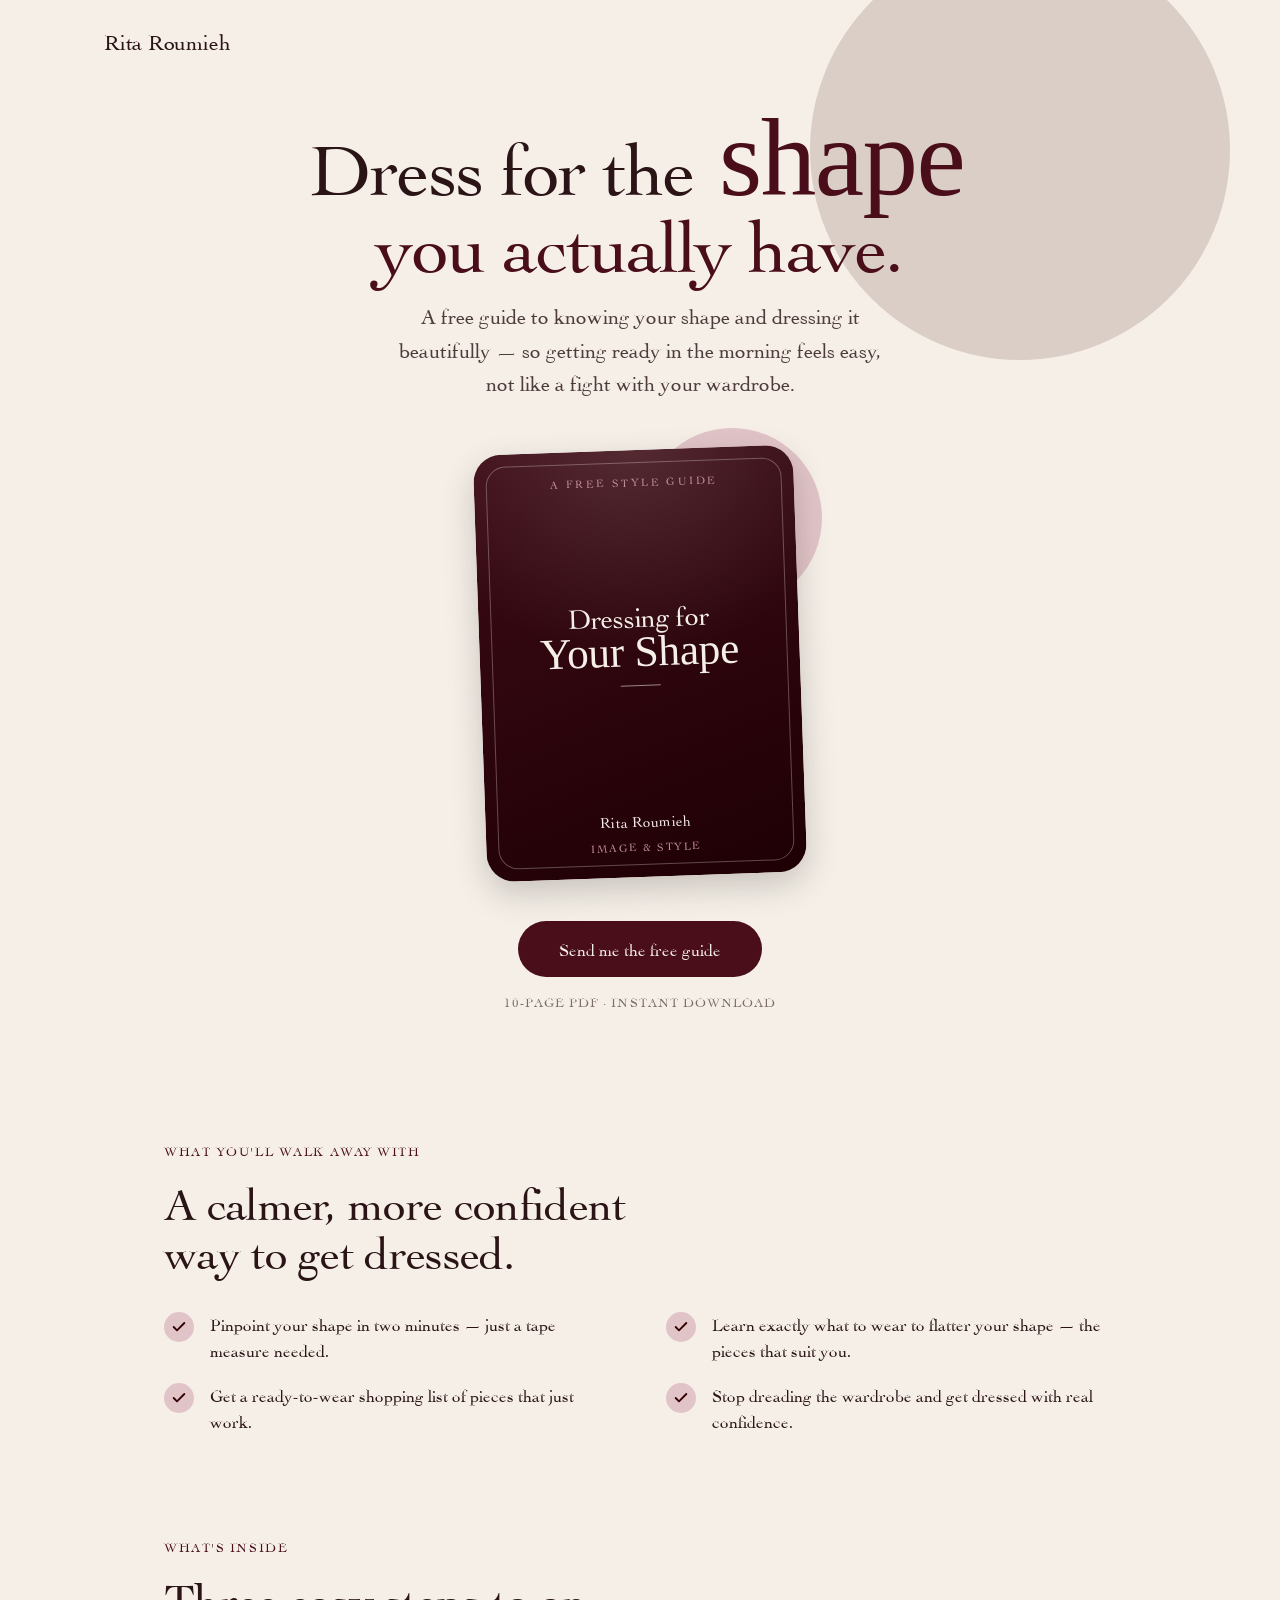
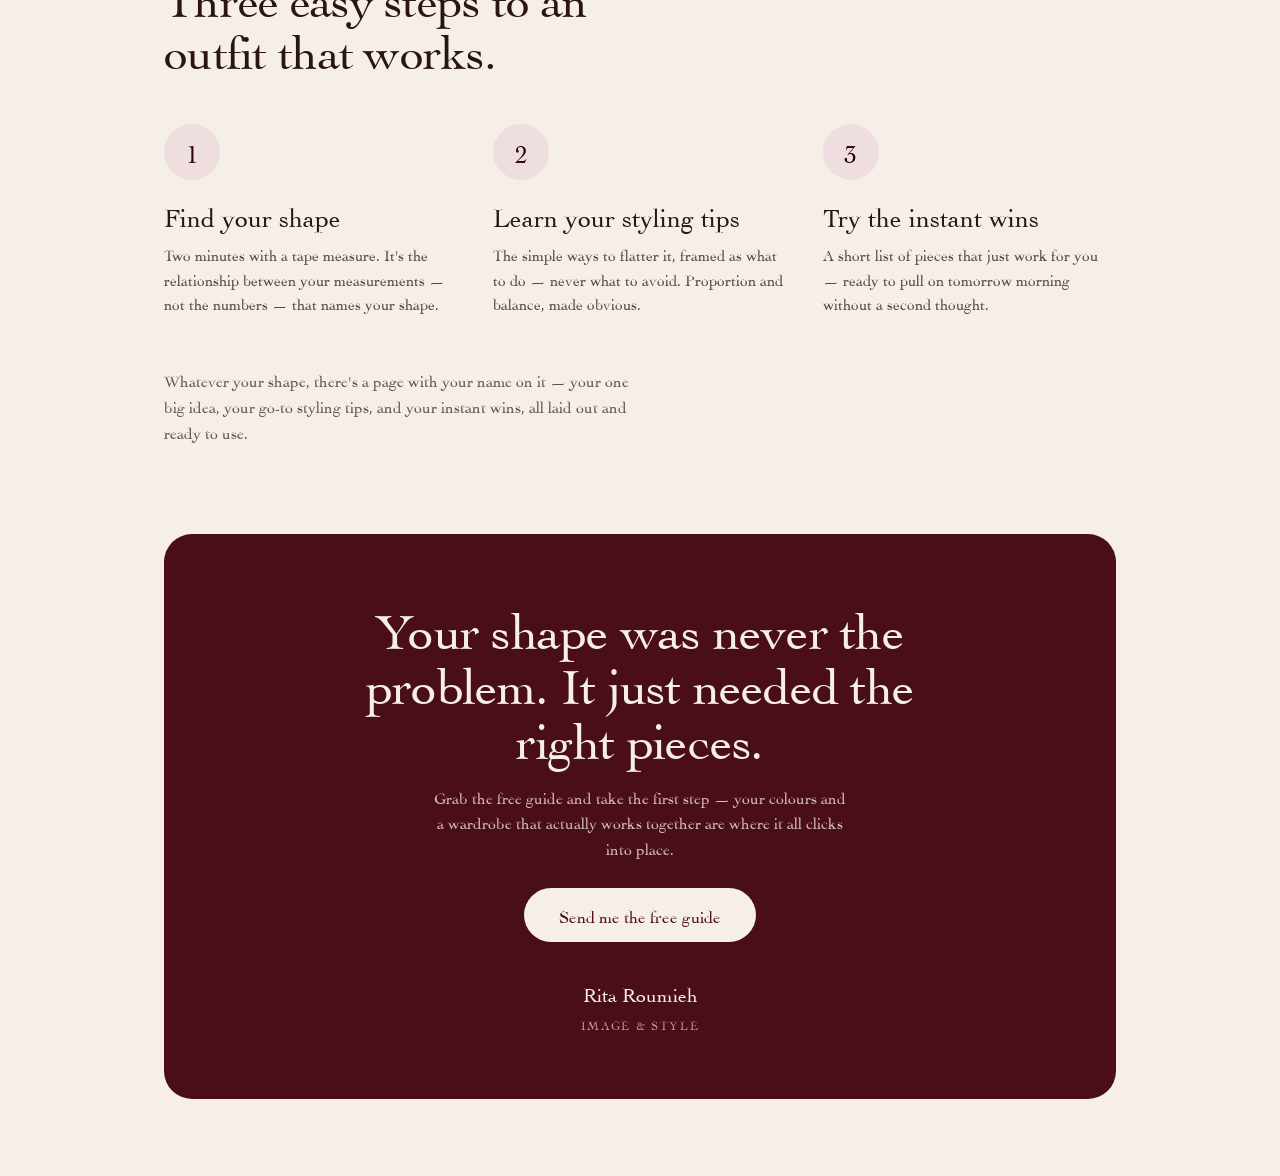
==== index.html @ 63ff392c "Implement Dressing for Your Shape opt-in landing page Build a self-contained, deployable static land" ====
<!DOCTYPE html>
<html lang="en">
<head>
<meta charset="utf-8">
<meta name="viewport" content="width=device-width, initial-scale=1">
<title>Dressing for Your Shape — Rita Roumieh</title>
<meta name="description" content="A free guide to knowing your shape and dressing it beautifully, so getting ready in the morning feels easy — from Rita Roumieh, Image &amp; Style.">
<style>
  /* ─── Fonts ─────────────────────────────────────────────────────────── */
  @font-face { font-family: "Cochin"; src: url("fonts/Cochin.ttf") format("truetype"); font-weight: 400 700; font-display: swap; }
  /* Formal English roundhand script for the decorative accent — Pinyon Script (SIL OFL),
     a license-clean stand-in for Bickham Script Pro. See fonts/PinyonScript-OFL.txt. */
  @font-face { font-family: "Rita Script"; src: url("fonts/PinyonScript-Regular.ttf") format("truetype"); font-weight: 400 700; font-display: swap; }

  /* ─── Design-system tokens (Organic) ────────────────────────────────── */
  :root {
    --color-surface: #ebddc5;
    --color-divider: color-mix(in srgb, #201e1d 16%, transparent);

    --color-neutral-100: #f9f4ed;
    --color-neutral-200: #eee7db;
    --color-neutral-300: #dcd3c4;
    --color-neutral-400: #c0b6a5;
    --color-neutral-500: #a19786;
    --color-neutral-600: #82796a;
    --color-neutral-700: #645c50;
    --color-neutral-800: #474238;
    --color-neutral-900: #2e2b25;

    --radius-sm: 8px;
    --radius-md: 16px;
    --radius-lg: 28px;

    --shadow-sm: 0 1px 2px color-mix(in srgb, #2e2b25 14%, transparent);
    --shadow-md: 0 3px 10px color-mix(in srgb, #2e2b25 16%, transparent);
    --shadow-lg: 0 12px 32px color-mix(in srgb, #2e2b25 22%, transparent);
  }

  /* ─── Brand overrides — light ground, burgundy accent ───────────────── */
  :root {
    --color-bg: #F5EFE8;
    --color-text: #2A1416;
    --color-accent: #4A0E1B;
    --color-accent-100: #EFDEDF;
    --color-accent-200: #E1C4C7;
    --color-accent-300: #C795A0;
    --color-accent-500: #4A0E1B;
    --color-accent-600: #3D0B16;
    --color-accent-700: #330000;
    --color-accent-800: #290008;
    --color-accent-900: #1E0004;
    --color-accent-2: #7A5C52;
    --color-accent-2-100: #EBE3DE;
    --color-accent-2-200: #DBCEC7;
    --color-accent-2-300: #C1AEA4;
    --color-accent-2-500: #7A5C52;
    --color-accent-2-600: #6A4E45;
    --color-accent-2-700: #513A33;
    --color-accent-2-800: #3D2C27;
    --color-accent-2-900: #291D1A;
    --font-heading: "Cochin", Georgia, "Times New Roman", serif;
    --font-body: "Cochin", Georgia, "Times New Roman", serif;
    --font-script: "Rita Script", "Snell Roundhand", "Segoe Script", cursive;
  }

  /* ─── Base ──────────────────────────────────────────────────────────── */
  *, *::before, *::after { box-sizing: border-box; }
  html { scroll-behavior: smooth; }
  body { margin: 0; }
  img { display: block; max-width: 100%; }
  figure { margin: 0; }
  .display-line { display: block; }
  ::placeholder { color: color-mix(in srgb, var(--color-text) 42%, transparent); }
  :focus { outline: none; }
  :focus-visible { outline: 2px solid var(--color-accent); outline-offset: 2px; }
  ::selection { background: color-mix(in srgb, var(--color-accent) 24%, transparent); }
  .washed { filter: saturate(0.6) contrast(0.85) brightness(1.1) opacity(0.94); }

  /* ─── Buttons ───────────────────────────────────────────────────────── */
  .btn {
    display: inline-flex; align-items: center; justify-content: center; gap: 6px;
    cursor: pointer; text-decoration: none;
    font-family: var(--font-heading); font-weight: 400;
    font-size: 13px; line-height: 1.2; color: var(--color-text);
    background: transparent; border: 1px solid transparent;
    padding: 7.5px 13.2px; border-radius: 999px;
  }
  .btn svg { display: block; }
  .btn:disabled { opacity: 0.45; cursor: not-allowed; }
  .btn-primary { background: var(--color-accent); color: var(--color-bg); }
  .btn-primary:hover { background: var(--color-accent-600); }
  .btn-primary:active { background: var(--color-accent-700); }
  .btn-secondary { border-color: var(--color-divider); }
  .btn-secondary:hover { background: color-mix(in srgb, var(--color-text) 7%, transparent); }
  .btn-secondary:active { background: color-mix(in srgb, var(--color-text) 14%, transparent); }
  .btn-icon { width: 34px; height: 34px; padding: 0; }
  .btn-block { width: 100%; }

  /* ─── Forms ─────────────────────────────────────────────────────────── */
  .field > label {
    display: block; font-size: 12px; margin-bottom: 5px;
    color: color-mix(in srgb, var(--color-text) 70%, transparent);
  }
  .input {
    width: 100%; min-height: 36px; padding: 10px 16px; font: inherit;
    font-size: 15px; color: var(--color-text); caret-color: var(--color-accent);
    background: var(--color-neutral-200);
    border: 1px solid var(--color-divider); border-radius: 999px;
  }
  .input:hover { border-color: color-mix(in srgb, var(--color-text) 45%, transparent); }
  .input:focus-visible { border-color: var(--color-accent); outline-offset: 0; }

  /* ─── Guide cover mockup ────────────────────────────────────────────── */
  .cover {
    display: flex; flex-direction: column; justify-content: space-between;
    text-align: center; color: #F5EFE8;
    padding: clamp(22px, 6%, 34px);
    background:
      radial-gradient(120% 80% at 50% 0%, color-mix(in srgb, #F5EFE8 14%, transparent), transparent 60%),
      linear-gradient(160deg, var(--color-accent-600), var(--color-accent-900));
  }
  .cover::after {
    content: ""; position: absolute; inset: 12px; border-radius: calc(var(--radius-lg) - 8px);
    border: 1px solid color-mix(in srgb, #F5EFE8 30%, transparent); pointer-events: none;
  }
  .cover-kicker { font-size: 11px; letter-spacing: 0.22em; text-transform: uppercase; color: var(--color-accent-300); }
  .cover-title { font-family: var(--font-heading); font-weight: 400; font-size: clamp(28px, 12%, 40px); line-height: 1.12; letter-spacing: -0.01em; margin: 0; }
  .cover-title .script { display: block; font-family: var(--font-script); font-size: 1.55em; line-height: 0.9; color: #F5EFE8; margin-top: 0.06em; }
  .cover-rule { display: block; width: 40px; height: 1px; margin: 14px auto; background: color-mix(in srgb, #F5EFE8 55%, transparent); }
  .cover-byline { font-family: var(--font-heading); font-size: 15px; letter-spacing: 0.01em; }
  .cover-sub { font-size: 11px; letter-spacing: 0.14em; text-transform: uppercase; color: var(--color-accent-300); margin-top: 4px; }

  /* ─── Modal ─────────────────────────────────────────────────────────── */
  [hidden] { display: none !important; }
  @keyframes optin-fade { from { opacity: 0; } to { opacity: 1; } }
  @keyframes optin-rise { from { opacity: 0; transform: translateY(16px); } to { opacity: 1; transform: translateY(0); } }

  /* ─── Responsive ────────────────────────────────────────────────────── */
  @media (max-width: 720px) {
    .benefits-grid { grid-template-columns: minmax(0, 1fr) !important; }
    .steps-grid { grid-template-columns: minmax(0, 1fr) !important; }
  }
</style>
</head>
<body>
<div style="background: var(--color-bg); color: var(--color-text); font-family: var(--font-body); font-size: 17px; line-height: 1.65; overflow-x: clip; min-height: 100vh;">

  <nav style="display: flex; align-items: center; justify-content: space-between; gap: 16px; max-width: 1200px; margin: 0 auto; padding: 22px clamp(20px, 5vw, 72px);">
    <span style="font-family: var(--font-heading); font-size: 22px; letter-spacing: -0.01em;">Rita Roumieh</span>
    <span style="font-size: 12px; letter-spacing: 0.14em; text-transform: uppercase; font-weight: 400; color: var(--color-accent);">Image &amp; Style</span>
  </nav>

  <!-- ABOVE THE FOLD: headline, sub, mockup, CTA (centered) -->
  <section style="position: relative; max-width: 820px; margin: 0 auto; padding: clamp(16px, 3vw, 40px) clamp(20px, 5vw, 48px) clamp(44px, 6vw, 80px); text-align: center;">
    <div style="position: absolute; right: -180px; top: -140px; width: 420px; height: 420px; border-radius: 50%; background: var(--color-accent-2-200); z-index: 0; pointer-events: none;"></div>

    <div style="position: relative; z-index: 1;">
      <h1 style="font-family: var(--font-heading); font-weight: 400; font-size: clamp(44px, 6.2vw, 74px); line-height: 1.05; letter-spacing: -0.02em; margin: 0;">
        <span class="display-line">Dress for the <span style="font-family: var(--font-script); font-weight: 400; font-size: 1.5em; line-height: 0.7; color: var(--color-accent); padding: 0 0.06em;">shape</span></span>
        <span class="display-line" style="color: var(--color-accent);">you actually have.</span>
      </h1>
      <p style="font-size: clamp(17px, 1.8vw, 21px); line-height: 1.6; max-width: 46ch; margin: 22px auto 0; color: color-mix(in srgb, var(--color-text) 82%, transparent);">
        A free guide to knowing your shape and dressing it beautifully — so getting ready in the morning feels easy, not like a fight with your wardrobe.
      </p>

      <!-- mockup -->
      <div style="width: 100%; max-width: 320px; margin: clamp(36px, 4vw, 52px) auto 0;">
        <div style="position: relative;">
          <div style="position: absolute; inset: -22px -22px auto auto; width: 180px; height: 180px; border-radius: 50%; background: var(--color-accent-200); z-index: 0;"></div>
          <figure class="cover" style="position: relative; z-index: 1; margin: 0; border-radius: var(--radius-lg); overflow: hidden; box-shadow: var(--shadow-lg); aspect-ratio: 3 / 4; transform: rotate(-2deg);">
            <span class="cover-kicker">A Free Style Guide</span>
            <div>
              <h3 class="cover-title">Dressing for<span class="script">Your Shape</span></h3>
              <span class="cover-rule"></span>
            </div>
            <div>
              <div class="cover-byline">Rita Roumieh</div>
              <div class="cover-sub">Image &amp; Style</div>
            </div>
          </figure>
        </div>
      </div>

      <!-- CTA under mockup -->
      <div style="display: flex; flex-direction: column; align-items: center; gap: 14px; margin-top: clamp(32px, 4vw, 44px);">
        <button type="button" data-open-form class="btn btn-primary" style="min-height: 56px; font-size: 17px; padding-inline: 40px;">Send me the free guide</button>
        <span style="font-size: 13px; letter-spacing: 0.08em; text-transform: uppercase; font-weight: 400; color: color-mix(in srgb, var(--color-text) 60%, transparent);">10-page PDF · Instant download</span>
      </div>
    </div>
  </section>

  <!-- BENEFITS -->
  <section style="max-width: 1080px; margin: 0 auto; padding: clamp(28px, 4vw, 52px) clamp(20px, 5vw, 72px);">
    <span style="display: block; font-size: 13px; letter-spacing: 0.12em; text-transform: uppercase; font-weight: 700; color: var(--color-accent); margin-bottom: 12px;">What you'll walk away with</span>
    <h2 style="font-family: var(--font-heading); font-weight: 400; font-size: clamp(30px, 3.6vw, 46px); line-height: 1.08; letter-spacing: -0.015em; margin: 0 0 clamp(28px, 3vw, 40px); max-width: 22ch;">A calmer, more confident way to get dressed.</h2>
    <ul class="benefits-grid" style="list-style: none; padding: 0; margin: 0; display: grid; grid-template-columns: repeat(2, minmax(0, 1fr)); gap: 20px clamp(28px, 4vw, 56px);">
      <li style="display: flex; align-items: flex-start; gap: 16px; font-size: 17px; line-height: 1.5;">
        <span style="flex: none; width: 30px; height: 30px; border-radius: 50%; background: var(--color-accent-200); display: flex; align-items: center; justify-content: center; margin-top: 1px;"><svg width="16" height="16" viewBox="0 0 24 24" fill="none" stroke="var(--color-accent-700)" stroke-width="2.75" stroke-linecap="round" stroke-linejoin="round"><path d="M20 6 9 17l-5-5"/></svg></span>
        <span>Pinpoint your shape in two minutes — just a tape measure needed.</span>
      </li>
      <li style="display: flex; align-items: flex-start; gap: 16px; font-size: 17px; line-height: 1.5;">
        <span style="flex: none; width: 30px; height: 30px; border-radius: 50%; background: var(--color-accent-200); display: flex; align-items: center; justify-content: center; margin-top: 1px;"><svg width="16" height="16" viewBox="0 0 24 24" fill="none" stroke="var(--color-accent-700)" stroke-width="2.75" stroke-linecap="round" stroke-linejoin="round"><path d="M20 6 9 17l-5-5"/></svg></span>
        <span>Learn exactly what to wear to flatter your shape — the pieces that suit you.</span>
      </li>
      <li style="display: flex; align-items: flex-start; gap: 16px; font-size: 17px; line-height: 1.5;">
        <span style="flex: none; width: 30px; height: 30px; border-radius: 50%; background: var(--color-accent-200); display: flex; align-items: center; justify-content: center; margin-top: 1px;"><svg width="16" height="16" viewBox="0 0 24 24" fill="none" stroke="var(--color-accent-700)" stroke-width="2.75" stroke-linecap="round" stroke-linejoin="round"><path d="M20 6 9 17l-5-5"/></svg></span>
        <span>Get a ready-to-wear shopping list of pieces that just work.</span>
      </li>
      <li style="display: flex; align-items: flex-start; gap: 16px; font-size: 17px; line-height: 1.5;">
        <span style="flex: none; width: 30px; height: 30px; border-radius: 50%; background: var(--color-accent-200); display: flex; align-items: center; justify-content: center; margin-top: 1px;"><svg width="16" height="16" viewBox="0 0 24 24" fill="none" stroke="var(--color-accent-700)" stroke-width="2.75" stroke-linecap="round" stroke-linejoin="round"><path d="M20 6 9 17l-5-5"/></svg></span>
        <span>Stop dreading the wardrobe and get dressed with real confidence.</span>
      </li>
    </ul>
  </section>

  <!-- WHAT'S INSIDE -->
  <section style="max-width: 1080px; margin: 0 auto; padding: clamp(28px, 4vw, 56px) clamp(20px, 5vw, 72px);">
    <span style="display: block; font-size: 13px; letter-spacing: 0.12em; text-transform: uppercase; font-weight: 700; color: var(--color-accent); margin-bottom: 12px;">What's inside</span>
    <h2 style="font-family: var(--font-heading); font-weight: 400; font-size: clamp(32px, 3.8vw, 48px); line-height: 1.08; letter-spacing: -0.015em; margin: 0; max-width: 20ch;">Three easy steps to an outfit that works.</h2>

    <div class="steps-grid" style="display: grid; grid-template-columns: repeat(3, minmax(0, 1fr)); gap: clamp(20px, 3vw, 36px); margin-top: clamp(32px, 4vw, 52px);">
      <div>
        <div style="width: 56px; height: 56px; border-radius: 50%; background: var(--color-accent-100); display: flex; align-items: center; justify-content: center; font-family: var(--font-heading); font-size: 26px; color: var(--color-accent-700); margin-bottom: 20px;">1</div>
        <h3 style="font-family: var(--font-heading); font-weight: 400; font-size: 26px; line-height: 1.15; margin: 0;">Find your shape</h3>
        <p style="font-size: 15.5px; line-height: 1.6; color: color-mix(in srgb, var(--color-text) 78%, transparent); margin: 12px 0 0;">Two minutes with a tape measure. It's the relationship between your measurements — not the numbers — that names your shape.</p>
      </div>
      <div>
        <div style="width: 56px; height: 56px; border-radius: 50%; background: var(--color-accent-100); display: flex; align-items: center; justify-content: center; font-family: var(--font-heading); font-size: 26px; color: var(--color-accent-700); margin-bottom: 20px;">2</div>
        <h3 style="font-family: var(--font-heading); font-weight: 400; font-size: 26px; line-height: 1.15; margin: 0;">Learn your styling tips</h3>
        <p style="font-size: 15.5px; line-height: 1.6; color: color-mix(in srgb, var(--color-text) 78%, transparent); margin: 12px 0 0;">The simple ways to flatter it, framed as what to do — never what to avoid. Proportion and balance, made obvious.</p>
      </div>
      <div>
        <div style="width: 56px; height: 56px; border-radius: 50%; background: var(--color-accent-100); display: flex; align-items: center; justify-content: center; font-family: var(--font-heading); font-size: 26px; color: var(--color-accent-700); margin-bottom: 20px;">3</div>
        <h3 style="font-family: var(--font-heading); font-weight: 400; font-size: 26px; line-height: 1.15; margin: 0;">Try the instant wins</h3>
        <p style="font-size: 15.5px; line-height: 1.6; color: color-mix(in srgb, var(--color-text) 78%, transparent); margin: 12px 0 0;">A short list of pieces that just work for you — ready to pull on tomorrow morning without a second thought.</p>
      </div>
    </div>

    <div style="margin-top: clamp(36px, 4vw, 56px);">
      <p style="font-size: 16px; line-height: 1.6; color: color-mix(in srgb, var(--color-text) 72%, transparent); margin: 0; max-width: 60ch;">Whatever your shape, there's a page with your name on it — your one big idea, your go-to styling tips, and your instant wins, all laid out and ready to use.</p>
    </div>
  </section>

  <!-- CLOSE -->
  <section style="max-width: 1080px; margin: 0 auto; padding: clamp(20px, 3vw, 40px) clamp(20px, 5vw, 72px) clamp(48px, 6vw, 88px);">
    <div style="background: var(--color-accent); --color-text: #F5EFE8; color: #F5EFE8; border-radius: var(--radius-lg); padding: clamp(32px, 5vw, 64px); text-align: center;">
      <h2 style="font-family: var(--font-heading); font-weight: 400; font-size: clamp(32px, 4vw, 52px); line-height: 1.08; letter-spacing: -0.015em; margin: 0 auto; max-width: 22ch;">Your shape was never the problem. It just needed the right pieces.</h2>
      <p style="font-size: 16px; line-height: 1.6; color: color-mix(in srgb, var(--color-text) 80%, transparent); margin: 20px auto 0; max-width: 52ch;">Grab the free guide and take the first step — your colours and a wardrobe that actually works together are where it all clicks into place.</p>
      <button type="button" data-open-form class="btn btn-primary" style="min-height: 54px; font-size: 17px; padding-inline: 34px; margin-top: 28px; background: #F5EFE8; color: var(--color-accent);">Send me the free guide</button>
      <p style="font-family: var(--font-heading); font-size: 20px; margin: 34px 0 0;">Rita Roumieh</p>
      <p style="font-size: 12px; letter-spacing: 0.14em; text-transform: uppercase; font-weight: 400; color: var(--color-accent-300); margin: 6px 0 0;">Image &amp; Style</p>
    </div>
  </section>

  <!-- FORM POPUP -->
  <div id="form-overlay" hidden data-close-form style="position: fixed; inset: 0; z-index: 100; background: color-mix(in srgb, var(--color-neutral-900) 55%, transparent); display: flex; align-items: center; justify-content: center; padding: 20px; animation: optin-fade 0.2s ease;">
    <div data-stop role="dialog" aria-modal="true" aria-labelledby="form-title" style="position: relative; width: 100%; max-width: 460px; max-height: 92vh; overflow-y: auto; background: var(--color-neutral-100); border-radius: var(--radius-lg); padding: clamp(26px, 4vw, 40px); box-shadow: var(--shadow-lg); animation: optin-rise 0.28s ease;">
      <button type="button" data-close-form aria-label="Close" class="btn btn-icon" style="position: absolute; top: 16px; right: 16px;"><svg width="18" height="18" viewBox="0 0 24 24" fill="none" stroke="currentColor" stroke-width="2.75" stroke-linecap="round" stroke-linejoin="round"><path d="M18 6 6 18"/><path d="m6 6 12 12"/></svg></button>

      <div id="form-step">
        <h2 id="form-title" style="font-family: var(--font-heading); font-weight: 400; font-size: clamp(28px, 5vw, 36px); line-height: 1.1; letter-spacing: -0.01em; margin: 0; padding-right: 32px;">Where should I send it?</h2>
        <p style="font-size: 15.5px; line-height: 1.55; color: color-mix(in srgb, var(--color-text) 78%, transparent); margin: 12px 0 0;">Pop your details in below and the guide lands in your inbox in seconds.</p>

        <form id="optin-form" style="display: grid; gap: 14px; margin-top: 24px;">
          <div class="field">
            <label for="f-name">First name</label>
            <input class="input" id="f-name" name="name" type="text" required placeholder="Rita" autocomplete="given-name" />
          </div>
          <div class="field">
            <label for="f-email">Email address</label>
            <input class="input" id="f-email" name="email" type="email" required placeholder="you@example.com" autocomplete="email" />
          </div>
          <div class="field">
            <label for="f-phone">Phone number</label>
            <input class="input" id="f-phone" name="phone" type="tel" required placeholder="+44 7000 000000" autocomplete="tel" />
          </div>
          <div class="field">
            <label for="f-insta">Instagram account</label>
            <input class="input" id="f-insta" name="instagram" type="text" required placeholder="@yourhandle" />
          </div>
          <button type="submit" class="btn btn-primary btn-block" style="min-height: 52px; font-size: 17px; margin-top: 6px;">Send me the free guide</button>
          <p style="font-size: 13px; line-height: 1.5; text-align: center; color: color-mix(in srgb, var(--color-text) 62%, transparent); margin: 4px 0 0;">One warm email a week. Unsubscribe any time.</p>
        </form>
      </div>

      <div id="success-step" hidden>
        <div style="text-align: center; padding: 12px 0;">
          <div style="width: 68px; height: 68px; border-radius: 50%; background: var(--color-accent-2-200); display: flex; align-items: center; justify-content: center; margin: 0 auto 20px;">
            <svg width="34" height="34" viewBox="0 0 24 24" fill="none" stroke="var(--color-accent-2-700)" stroke-width="2.75" stroke-linecap="round" stroke-linejoin="round"><path d="M20 6 9 17l-5-5"/></svg>
          </div>
          <h2 style="font-family: var(--font-heading); font-weight: 400; font-size: clamp(26px, 5vw, 34px); line-height: 1.15; margin: 0;">It's on its way<span id="name-suffix"></span></h2>
          <p style="font-size: 15.5px; line-height: 1.55; color: color-mix(in srgb, var(--color-text) 78%, transparent); margin: 14px auto 0; max-width: 34ch;">Check your inbox for <em>Dressing for Your Shape</em>. If it's hiding, peek in your spam and drag it to safety.</p>
          <button type="button" data-close-form class="btn btn-secondary" style="margin-top: 22px;">Close</button>
        </div>
      </div>
    </div>
  </div>

</div>

<script>
  (function () {
    var overlay = document.getElementById("form-overlay");
    var formStep = document.getElementById("form-step");
    var successStep = document.getElementById("success-step");
    var form = document.getElementById("optin-form");
    var nameSuffix = document.getElementById("name-suffix");
    var lastFocused = null;

    function openForm() {
      lastFocused = document.activeElement;
      overlay.hidden = false;
      document.body.style.overflow = "hidden";
      var firstInput = document.getElementById("f-name");
      if (firstInput) firstInput.focus();
    }

    function closeForm() {
      overlay.hidden = true;
      document.body.style.overflow = "";
      // reset back to the form step for a fresh open
      formStep.hidden = false;
      successStep.hidden = true;
      form.reset();
      if (lastFocused && typeof lastFocused.focus === "function") lastFocused.focus();
    }

    document.querySelectorAll("[data-open-form]").forEach(function (btn) {
      btn.addEventListener("click", openForm);
    });

    // Backdrop and close buttons
    document.querySelectorAll("[data-close-form]").forEach(function (el) {
      el.addEventListener("click", function (e) {
        // Only close on the element itself (backdrop) or explicit close buttons
        if (e.currentTarget === el) closeForm();
      });
    });

    // Prevent clicks inside the dialog from bubbling to the backdrop
    document.querySelectorAll("[data-stop]").forEach(function (el) {
      el.addEventListener("click", function (e) { e.stopPropagation(); });
    });

    // Escape to close
    document.addEventListener("keydown", function (e) {
      if (e.key === "Escape" && !overlay.hidden) closeForm();
    });

    form.addEventListener("submit", function (e) {
      e.preventDefault();
      var data = new FormData(form);
      var name = (data.get("name") || "").trim();

      // TODO: POST `data` to your email/CRM provider here to actually deliver the guide.
      // e.g. fetch("/api/subscribe", { method: "POST", body: data });

      nameSuffix.textContent = name ? ", " + name : "";
      formStep.hidden = true;
      successStep.hidden = false;
    });
  })();
</script>
</body>
</html>
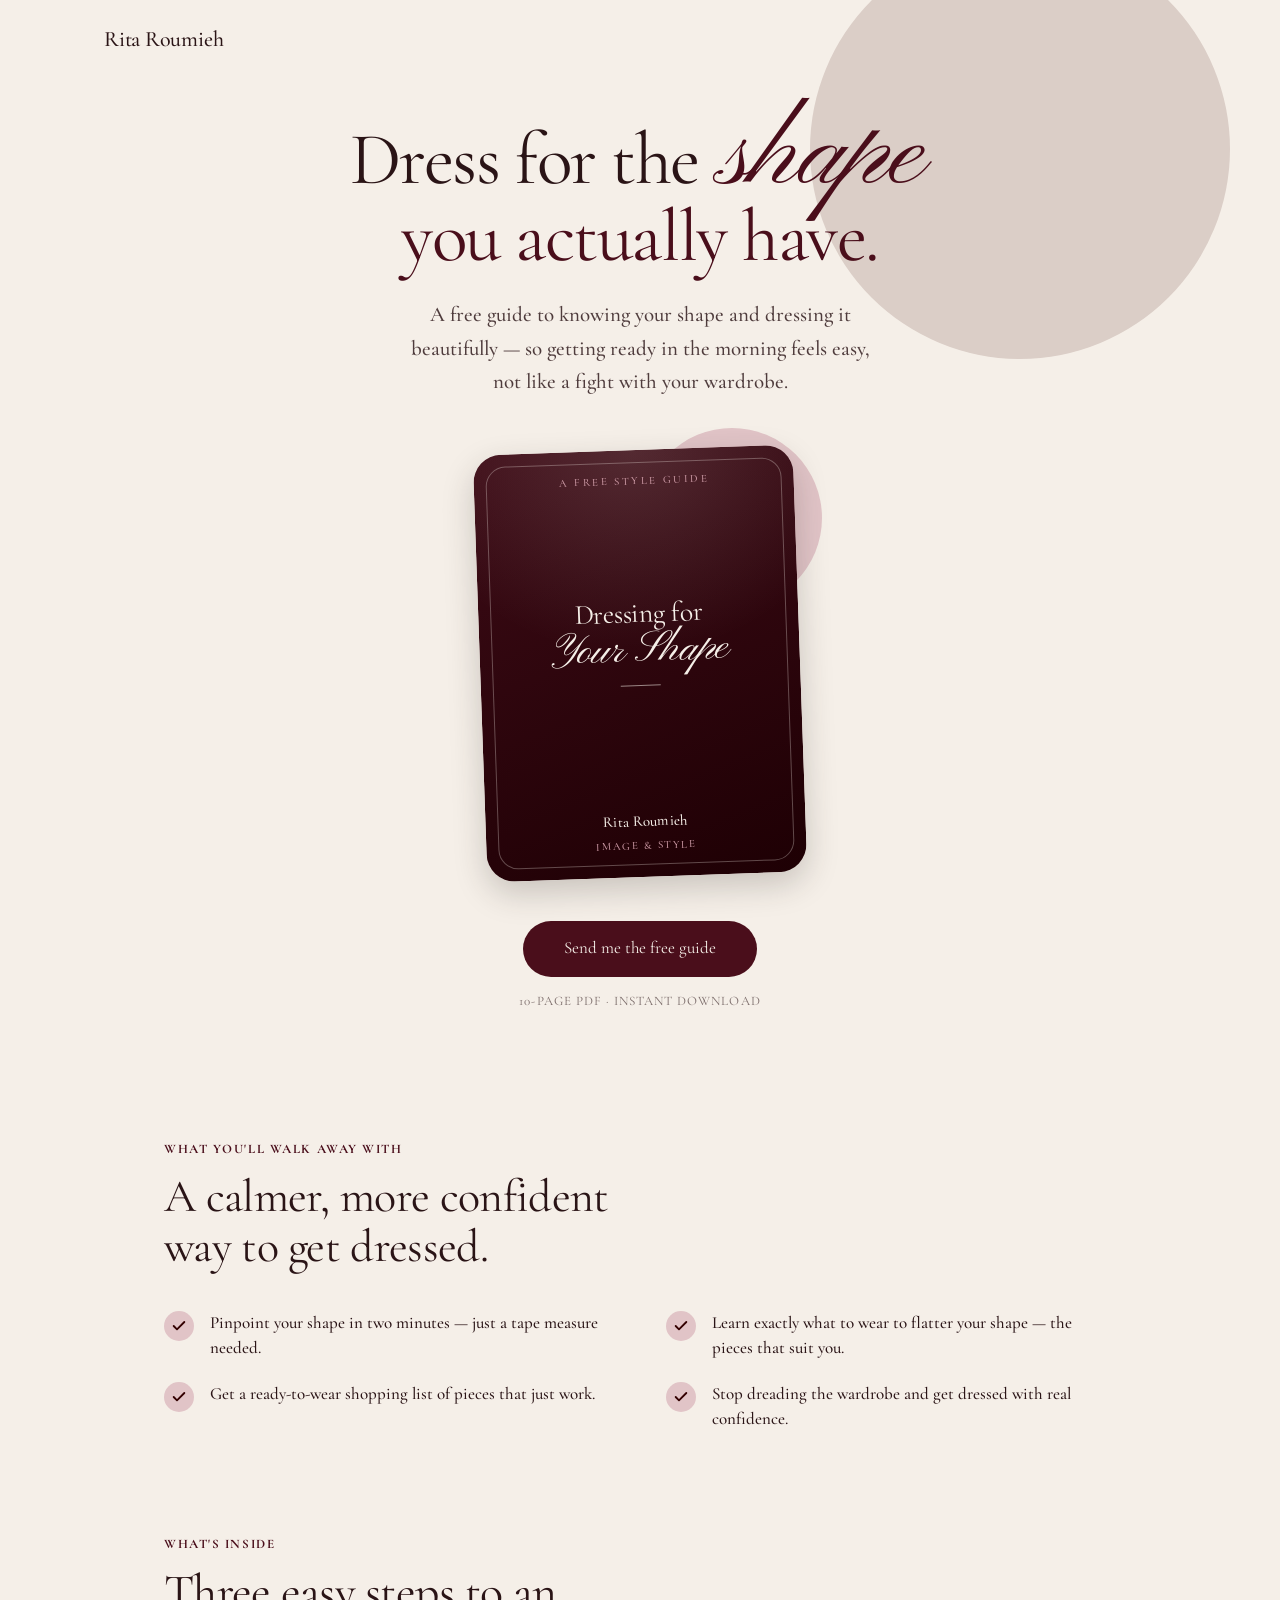
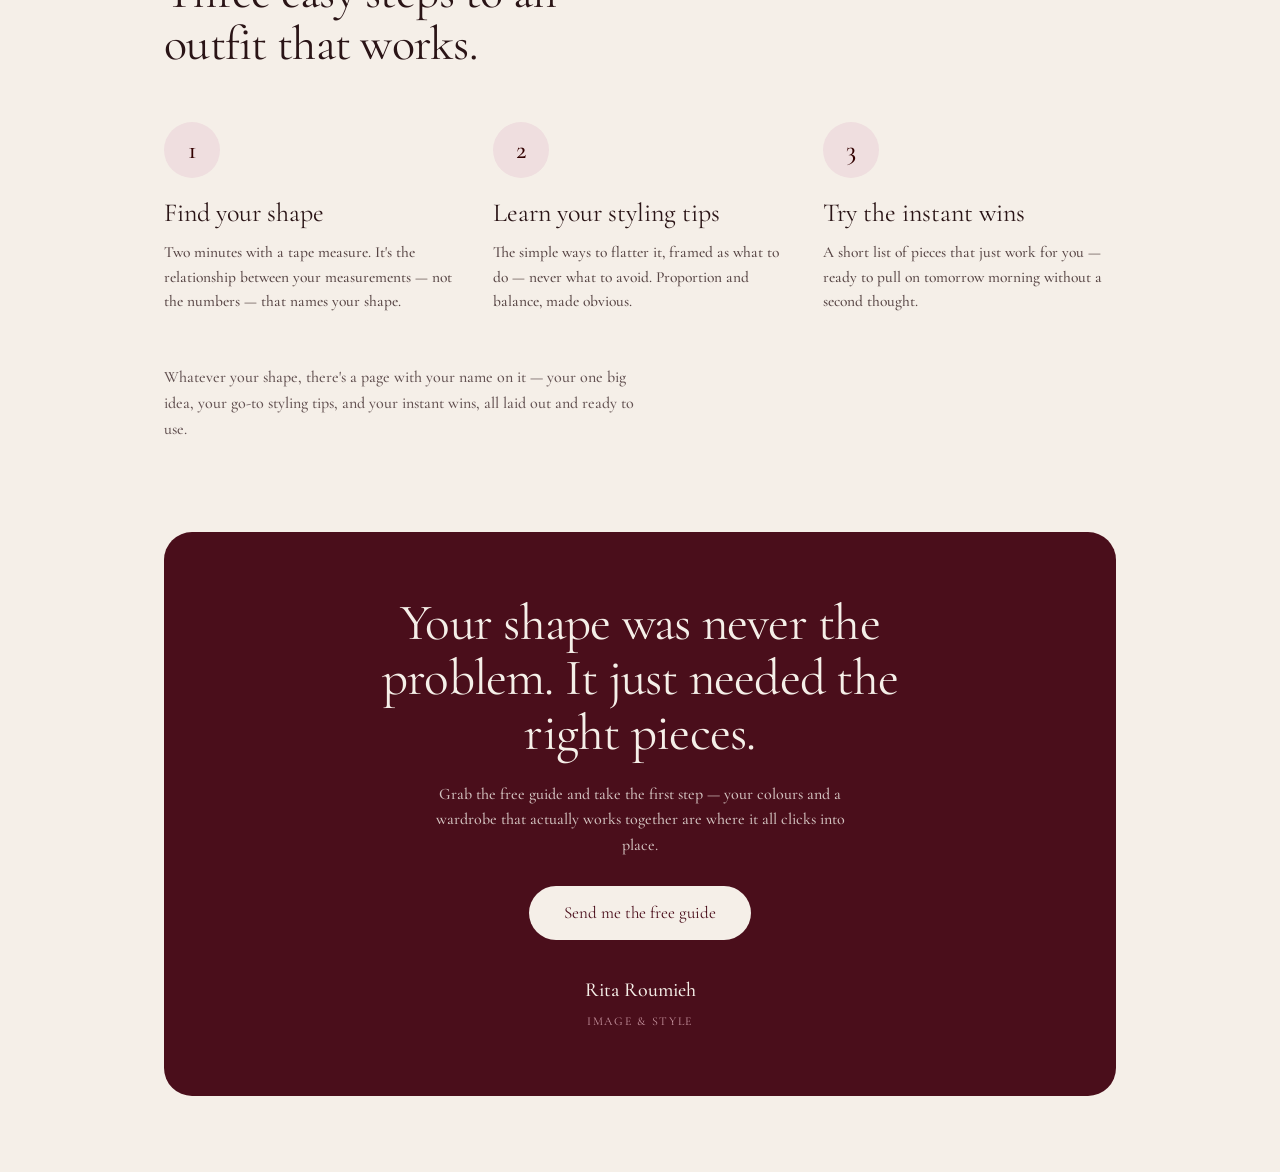
==== commit 7815c966: "Switch to CDN webfonts (Cormorant Garamond + Pinyon Script) Replace the self-hosted proprietary Coch" ====
--- a/index.html
+++ b/index.html
@@ -5,13 +5,12 @@
 <meta name="viewport" content="width=device-width, initial-scale=1">
 <title>Dressing for Your Shape — Rita Roumieh</title>
 <meta name="description" content="A free guide to knowing your shape and dressing it beautifully, so getting ready in the morning feels easy — from Rita Roumieh, Image &amp; Style.">
+<!-- Fonts: Cormorant Garamond (elegant serif, stands in for Cochin) + Pinyon Script
+     (formal roundhand accent). Both SIL OFL, delivered via Google Fonts CDN. -->
+<link rel="preconnect" href="https://fonts.googleapis.com">
+<link rel="preconnect" href="https://fonts.gstatic.com" crossorigin>
+<link rel="stylesheet" href="https://fonts.googleapis.com/css2?family=Cormorant+Garamond:ital,wght@0,400;0,500;0,600;1,400;1,500&family=Pinyon+Script&display=swap">
 <style>
-  /* ─── Fonts ─────────────────────────────────────────────────────────── */
-  @font-face { font-family: "Cochin"; src: url("fonts/Cochin.ttf") format("truetype"); font-weight: 400 700; font-display: swap; }
-  /* Formal English roundhand script for the decorative accent — Pinyon Script (SIL OFL),
-     a license-clean stand-in for Bickham Script Pro. See fonts/PinyonScript-OFL.txt. */
-  @font-face { font-family: "Rita Script"; src: url("fonts/PinyonScript-Regular.ttf") format("truetype"); font-weight: 400 700; font-display: swap; }
-
   /* ─── Design-system tokens (Organic) ────────────────────────────────── */
   :root {
     --color-surface: #ebddc5;
@@ -58,9 +57,9 @@
     --color-accent-2-700: #513A33;
     --color-accent-2-800: #3D2C27;
     --color-accent-2-900: #291D1A;
-    --font-heading: "Cochin", Georgia, "Times New Roman", serif;
-    --font-body: "Cochin", Georgia, "Times New Roman", serif;
-    --font-script: "Rita Script", "Snell Roundhand", "Segoe Script", cursive;
+    --font-heading: "Cormorant Garamond", Georgia, "Times New Roman", serif;
+    --font-body: "Cormorant Garamond", Georgia, "Times New Roman", serif;
+    --font-script: "Pinyon Script", "Snell Roundhand", "Segoe Script", cursive;
   }
 
   /* ─── Base ──────────────────────────────────────────────────────────── */
@@ -130,6 +129,49 @@
   .cover-byline { font-family: var(--font-heading); font-size: 15px; letter-spacing: 0.01em; }
   .cover-sub { font-size: 11px; letter-spacing: 0.14em; text-transform: uppercase; color: var(--color-accent-300); margin-top: 4px; }
 
+  /* ─── Shape selector ────────────────────────────────────────────────── */
+  .shape-field { border: 0; padding: 0; margin: 4px 0 0; min-width: 0; }
+  .shape-field legend { padding: 0; font-family: var(--font-heading); font-weight: 400; font-size: 19px; line-height: 1.2; margin-bottom: 12px; color: var(--color-text); }
+  .shape-grid { display: grid; grid-template-columns: repeat(5, minmax(0, 1fr)); gap: 8px; }
+  .shape-opt {
+    display: flex; flex-direction: column; align-items: center; gap: 6px;
+    padding: 10px 4px 9px; cursor: pointer; background: var(--color-neutral-200);
+    border: 1.5px solid transparent; border-radius: var(--radius-md); color: var(--color-accent-300);
+    font-family: var(--font-body); transition: border-color .15s, background .15s, color .15s;
+  }
+  .shape-opt:hover { background: var(--color-accent-100); }
+  .shape-opt .shape-ill { width: 100%; max-width: 44px; }
+  .shape-opt .shape-name { font-size: 11px; letter-spacing: 0.01em; color: color-mix(in srgb, var(--color-text) 72%, transparent); }
+  .shape-opt[aria-pressed="true"] { border-color: var(--color-accent); background: var(--color-accent-100); color: var(--color-accent); }
+  .shape-opt[aria-pressed="true"] .shape-name { color: var(--color-accent); font-weight: 600; }
+  .shape-opt:focus-visible { outline: 2px solid var(--color-accent); outline-offset: 2px; }
+  .shape-error { color: var(--color-accent); font-size: 13px; margin: 10px 0 0; }
+  @media (max-width: 520px) { .shape-grid { grid-template-columns: repeat(3, minmax(0, 1fr)); } }
+
+  /* ─── Quiz result ───────────────────────────────────────────────────── */
+  .result-head { text-align: center; }
+  .result-ill { width: 76px; margin: 0 auto; color: var(--color-accent); }
+  .result-kicker { display: block; font-size: 12px; letter-spacing: 0.14em; text-transform: uppercase; font-weight: 400; color: var(--color-accent); margin: 10px 0 4px; }
+  .result-title { font-family: var(--font-heading); font-weight: 400; font-size: clamp(26px, 5vw, 34px); line-height: 1.12; margin: 0; }
+  .result-summary { font-size: 15px; line-height: 1.55; color: color-mix(in srgb, var(--color-text) 80%, transparent); margin: 12px auto 0; max-width: 42ch; }
+  .result-cols { display: grid; grid-template-columns: 1fr 1fr; gap: 14px; margin-top: 22px; }
+  .result-card { background: var(--color-neutral-200); border-radius: var(--radius-md); padding: 16px 16px 18px; }
+  .result-card h4 { display: flex; align-items: center; gap: 7px; font-family: var(--font-body); font-size: 12px; letter-spacing: 0.1em; text-transform: uppercase; font-weight: 700; margin: 0 0 12px; color: var(--color-accent); }
+  .result-list { list-style: none; margin: 0; padding: 0; display: grid; gap: 11px; }
+  .result-list li { font-size: 14px; line-height: 1.4; }
+  .result-list .cat { display: block; font-size: 10.5px; letter-spacing: 0.09em; text-transform: uppercase; color: color-mix(in srgb, var(--color-text) 55%, transparent); margin-bottom: 1px; }
+  .result-avoid .cat { color: color-mix(in srgb, var(--color-text) 45%, transparent); }
+  .pitch { margin-top: 22px; background: var(--color-accent); color: #F5EFE8; border-radius: var(--radius-lg); padding: clamp(22px, 5vw, 30px); text-align: center; }
+  .pitch .kicker { display: block; font-size: 12px; letter-spacing: 0.14em; text-transform: uppercase; color: var(--color-accent-300); margin-bottom: 8px; }
+  .pitch h3 { font-family: var(--font-heading); font-weight: 400; font-size: clamp(24px, 5vw, 30px); line-height: 1.12; margin: 0; }
+  .pitch p { font-size: 14.5px; line-height: 1.55; color: color-mix(in srgb, #F5EFE8 86%, transparent); margin: 12px auto 0; max-width: 44ch; }
+  .pitch .price { font-family: var(--font-heading); font-size: 30px; margin: 18px 0 2px; }
+  .pitch .price small { font-family: var(--font-body); font-size: 13px; letter-spacing: 0.06em; text-transform: uppercase; color: var(--color-accent-300); display: block; margin-top: 2px; }
+  .pitch .btn-buy { background: #F5EFE8; color: var(--color-accent); min-height: 54px; font-size: 17px; padding-inline: 34px; margin-top: 18px; }
+  .pitch .btn-buy:hover { background: #fff; }
+  .pitch .note { font-size: 12.5px; color: color-mix(in srgb, #F5EFE8 70%, transparent); margin-top: 16px; }
+  @media (max-width: 460px) { .result-cols { grid-template-columns: 1fr; } }
+
   /* ─── Modal ─────────────────────────────────────────────────────────── */
   [hidden] { display: none !important; }
   @keyframes optin-fade { from { opacity: 0; } to { opacity: 1; } }
@@ -143,7 +185,7 @@
 </style>
 </head>
 <body>
-<div style="background: var(--color-bg); color: var(--color-text); font-family: var(--font-body); font-size: 17px; line-height: 1.65; overflow-x: clip; min-height: 100vh;">
+<div style="background: var(--color-bg); color: var(--color-text); font-family: var(--font-body); font-weight: 500; font-size: 18px; line-height: 1.6; overflow-x: clip; min-height: 100vh;">
 
   <nav style="display: flex; align-items: center; justify-content: space-between; gap: 16px; max-width: 1200px; margin: 0 auto; padding: 22px clamp(20px, 5vw, 72px);">
     <span style="font-family: var(--font-heading); font-size: 22px; letter-spacing: -0.01em;">Rita Roumieh</span>
@@ -254,12 +296,12 @@
 
   <!-- FORM POPUP -->
   <div id="form-overlay" hidden data-close-form style="position: fixed; inset: 0; z-index: 100; background: color-mix(in srgb, var(--color-neutral-900) 55%, transparent); display: flex; align-items: center; justify-content: center; padding: 20px; animation: optin-fade 0.2s ease;">
-    <div data-stop role="dialog" aria-modal="true" aria-labelledby="form-title" style="position: relative; width: 100%; max-width: 460px; max-height: 92vh; overflow-y: auto; background: var(--color-neutral-100); border-radius: var(--radius-lg); padding: clamp(26px, 4vw, 40px); box-shadow: var(--shadow-lg); animation: optin-rise 0.28s ease;">
+    <div data-stop role="dialog" aria-modal="true" aria-labelledby="form-title" style="position: relative; width: 100%; max-width: 540px; max-height: 92vh; overflow-y: auto; background: var(--color-neutral-100); border-radius: var(--radius-lg); padding: clamp(26px, 4vw, 40px); box-shadow: var(--shadow-lg); animation: optin-rise 0.28s ease;">
       <button type="button" data-close-form aria-label="Close" class="btn btn-icon" style="position: absolute; top: 16px; right: 16px;"><svg width="18" height="18" viewBox="0 0 24 24" fill="none" stroke="currentColor" stroke-width="2.75" stroke-linecap="round" stroke-linejoin="round"><path d="M18 6 6 18"/><path d="m6 6 12 12"/></svg></button>
 
       <div id="form-step">
-        <h2 id="form-title" style="font-family: var(--font-heading); font-weight: 400; font-size: clamp(28px, 5vw, 36px); line-height: 1.1; letter-spacing: -0.01em; margin: 0; padding-right: 32px;">Where should I send it?</h2>
-        <p style="font-size: 15.5px; line-height: 1.55; color: color-mix(in srgb, var(--color-text) 78%, transparent); margin: 12px 0 0;">Pop your details in below and the guide lands in your inbox in seconds.</p>
+        <h2 id="form-title" style="font-family: var(--font-heading); font-weight: 400; font-size: clamp(28px, 5vw, 36px); line-height: 1.1; letter-spacing: -0.01em; margin: 0; padding-right: 32px;">Get your free shape result</h2>
+        <p style="font-size: 15.5px; line-height: 1.55; color: color-mix(in srgb, var(--color-text) 78%, transparent); margin: 12px 0 0;">Answer below and I'll show you what to wear for your shape — and send your starter guide straight to your inbox.</p>
 
         <form id="optin-form" style="display: grid; gap: 14px; margin-top: 24px;">
           <div class="field">
@@ -278,21 +320,20 @@
             <label for="f-insta">Instagram account</label>
             <input class="input" id="f-insta" name="instagram" type="text" required placeholder="@yourhandle" />
           </div>
-          <button type="submit" class="btn btn-primary btn-block" style="min-height: 52px; font-size: 17px; margin-top: 6px;">Send me the free guide</button>
+
+          <fieldset class="shape-field">
+            <legend>What represents your body the most?</legend>
+            <div id="shape-grid" class="shape-grid"></div>
+            <input type="hidden" name="shape" id="shape-input" />
+            <p id="shape-error" class="shape-error" hidden>Tap the shape that's closest to you to continue.</p>
+          </fieldset>
+
+          <button type="submit" class="btn btn-primary btn-block" style="min-height: 52px; font-size: 17px; margin-top: 6px;">Show me my result</button>
           <p style="font-size: 13px; line-height: 1.5; text-align: center; color: color-mix(in srgb, var(--color-text) 62%, transparent); margin: 4px 0 0;">One warm email a week. Unsubscribe any time.</p>
         </form>
       </div>
 
-      <div id="success-step" hidden>
-        <div style="text-align: center; padding: 12px 0;">
-          <div style="width: 68px; height: 68px; border-radius: 50%; background: var(--color-accent-2-200); display: flex; align-items: center; justify-content: center; margin: 0 auto 20px;">
-            <svg width="34" height="34" viewBox="0 0 24 24" fill="none" stroke="var(--color-accent-2-700)" stroke-width="2.75" stroke-linecap="round" stroke-linejoin="round"><path d="M20 6 9 17l-5-5"/></svg>
-          </div>
-          <h2 style="font-family: var(--font-heading); font-weight: 400; font-size: clamp(26px, 5vw, 34px); line-height: 1.15; margin: 0;">It's on its way<span id="name-suffix"></span></h2>
-          <p style="font-size: 15.5px; line-height: 1.55; color: color-mix(in srgb, var(--color-text) 78%, transparent); margin: 14px auto 0; max-width: 34ch;">Check your inbox for <em>Dressing for Your Shape</em>. If it's hiding, peek in your spam and drag it to safety.</p>
-          <button type="button" data-close-form class="btn btn-secondary" style="margin-top: 22px;">Close</button>
-        </div>
-      </div>
+      <div id="result-step" hidden></div>
     </div>
   </div>
 
@@ -300,12 +341,136 @@
 
 <script>
   (function () {
+    // ── Body-shape illustration helper (parametric silhouettes) ──────────
+    function ill(d) {
+      return '<svg viewBox="0 0 120 200" fill="none" aria-hidden="true" style="width:100%;height:auto;display:block">' +
+        '<circle cx="60" cy="26" r="13" fill="currentColor"/>' +
+        '<path d="' + d + '" fill="currentColor"/></svg>';
+    }
+
+    // ── Shape data: summary + one recommendation per category (a teaser),
+    //    distilled from Rita's full styling guides. The paid guide expands
+    //    each of these into the complete playbook. ─────────────────────────
+    var SHAPES = {
+      "hourglass": {
+        name: "Hourglass", article: "an",
+        path: "M 27 56 C 27 78, 41 86, 41 104 C 41 122, 27 124, 27 142 C 27 160, 40 176, 60 176 C 80 176, 93 160, 93 142 C 93 124, 79 122, 79 104 C 79 86, 93 78, 93 56 C 93 50, 70 48, 69 46 L 51 46 C 50 48, 27 50, 27 56 Z",
+        summary: "Your shoulders and hips mirror each other and your waist nips in on its own — the most balanced of the five shapes. Dressing it is simply about letting that waist show.",
+        wear: [
+          ["Neckline", "A deep V-neck or sweetheart that follows your balance"],
+          ["Top", "A wrap top that ties in at your natural waist"],
+          ["Dress", "A belted wrap dress — practically made for you"],
+          ["Denim", "Straight-leg or bootcut jeans that skim your curves"]
+        ],
+        avoid: [
+          "Boxy, oversized shapes that swallow your waist",
+          "Stiff, unstructured fabrics that flatten your curves",
+          "Drop-waist styles that throw off your balance"
+        ]
+      },
+      "rectangle": {
+        name: "Rectangle", article: "a",
+        path: "M 32 56 C 32 78, 35 86, 35 104 C 35 122, 32 124, 32 142 C 32 160, 40 176, 60 176 C 80 176, 88 160, 88 142 C 88 124, 85 122, 85 104 C 85 86, 88 78, 88 56 C 88 50, 70 48, 69 46 L 51 46 C 50 48, 32 50, 32 56 Z",
+        summary: "Your shoulders, waist and hips run in a smooth, even line. The magic is in creating curves — building shape and the illusion of a waist with texture and volume.",
+        wear: [
+          ["Neckline", "A scoop or sweetheart that widens the top half"],
+          ["Top", "A peplum or ruched top that carves out a waist"],
+          ["Jacket", "A cropped jacket with peplum or volume"],
+          ["Denim", "Textured or patterned trousers that add dimension"]
+        ],
+        avoid: [
+          "Plain, streamlined cuts with no shaping",
+          "Flat, unadorned fabrics that read as straight",
+          "Boxy styles that echo your even line"
+        ]
+      },
+      "oval": {
+        name: "Oval", article: "an",
+        path: "M 35 56 C 35 78, 25 86, 25 104 C 25 122, 33 124, 33 142 C 33 160, 40 176, 60 176 C 80 176, 87 160, 87 142 C 87 124, 95 122, 95 104 C 95 86, 85 78, 85 56 C 85 50, 70 48, 69 46 L 51 46 C 50 48, 35 50, 35 56 Z",
+        summary: "You carry softness through the middle, often with a lovely bust and great legs. The goal is to lengthen the torso and keep the eye travelling up and down.",
+        wear: [
+          ["Neckline", "A long V-neck that draws the eye upward"],
+          ["Top", "A fitted top with vertical seams or details"],
+          ["Outerwear", "A longer, structured jacket for clean vertical lines"],
+          ["Denim", "Straight-leg or tapered trousers in a dark wash"]
+        ],
+        avoid: [
+          "Clingy fabrics that cut across the middle",
+          "Cropped, boxy cuts that shorten you",
+          "Wide horizontal stripes and bulk at the waist"
+        ]
+      },
+      "inverted-triangle": {
+        name: "Inverted Triangle", article: "an",
+        path: "M 23 56 C 23 78, 36 86, 36 104 C 36 122, 39 124, 39 142 C 39 160, 40 176, 60 176 C 80 176, 81 160, 81 142 C 81 124, 84 122, 84 104 C 84 86, 97 78, 97 56 C 97 50, 70 48, 69 46 L 51 46 C 50 48, 23 50, 23 56 Z",
+        summary: "Your shoulders and bust are broader than your hips. Dressing it is about softening those strong shoulders and adding a little interest and volume to the lower half.",
+        wear: [
+          ["Neckline", "A V-neck that narrows and softens the shoulder line"],
+          ["Sleeve", "A fitted, tapered sleeve — no volume up top"],
+          ["Bottom", "Wide-leg or flared trousers that build the lower half"],
+          ["Skirt", "An A-line skirt that adds gentle hip volume"]
+        ],
+        avoid: [
+          "Broad boat necks and voluminous puff sleeves",
+          "Shoulder pads or structure across the top",
+          "Skinny bottoms that leave the balance top-heavy"
+        ]
+      },
+      "pear": {
+        name: "Pear", article: "a",
+        path: "M 38 56 C 38 78, 36 86, 36 104 C 36 122, 22 124, 22 142 C 22 160, 40 176, 60 176 C 80 176, 98 160, 98 142 C 98 124, 84 122, 84 104 C 84 86, 82 78, 82 56 C 82 50, 70 48, 69 46 L 51 46 C 50 48, 38 50, 38 56 Z",
+        summary: "Your hips and thighs are fuller than your shoulders and bust. The goal is to draw the eye upward and let your top half catch up with your lovely lower half.",
+        wear: [
+          ["Neckline", "A wide boat or off-shoulder neckline to broaden the top"],
+          ["Sleeve", "A structured or statement sleeve that builds the shoulders"],
+          ["Top", "A lighter, brighter top with detail up high"],
+          ["Denim", "A dark straight-leg or bootcut in a deeper tone"]
+        ],
+        avoid: [
+          "Tight, pale or patterned bottoms that spotlight the hips",
+          "Oversized tops that hide your waist",
+          "Plain, minimal necklines with no interest up top"
+        ]
+      }
+    };
+    var ORDER = ["hourglass", "rectangle", "oval", "inverted-triangle", "pear"];
+
     var overlay = document.getElementById("form-overlay");
+    var dialog = overlay.querySelector("[data-stop]");
     var formStep = document.getElementById("form-step");
-    var successStep = document.getElementById("success-step");
+    var resultStep = document.getElementById("result-step");
     var form = document.getElementById("optin-form");
-    var nameSuffix = document.getElementById("name-suffix");
+    var grid = document.getElementById("shape-grid");
+    var shapeInput = document.getElementById("shape-input");
+    var shapeError = document.getElementById("shape-error");
     var lastFocused = null;
+
+    function esc(s) {
+      return String(s).replace(/[&<>"']/g, function (c) {
+        return { "&": "&amp;", "<": "&lt;", ">": "&gt;", '"': "&quot;", "'": "&#39;" }[c];
+      });
+    }
+
+    // Build the selectable shape grid
+    ORDER.forEach(function (key) {
+      var s = SHAPES[key];
+      var btn = document.createElement("button");
+      btn.type = "button";
+      btn.className = "shape-opt";
+      btn.setAttribute("data-shape", key);
+      btn.setAttribute("aria-pressed", "false");
+      btn.innerHTML = '<span class="shape-ill">' + ill(s.path) + '</span><span class="shape-name">' + esc(s.name) + '</span>';
+      btn.addEventListener("click", function () { selectShape(key); });
+      grid.appendChild(btn);
+    });
+
+    function selectShape(key) {
+      shapeInput.value = key;
+      shapeError.hidden = true;
+      grid.querySelectorAll(".shape-opt").forEach(function (b) {
+        b.setAttribute("aria-pressed", b.getAttribute("data-shape") === key ? "true" : "false");
+      });
+    }
 
     function openForm() {
       lastFocused = document.activeElement;
@@ -318,10 +483,14 @@
     function closeForm() {
       overlay.hidden = true;
       document.body.style.overflow = "";
-      // reset back to the form step for a fresh open
+      // reset back to the form for a fresh open
       formStep.hidden = false;
-      successStep.hidden = true;
+      resultStep.hidden = true;
+      resultStep.innerHTML = "";
       form.reset();
+      shapeInput.value = "";
+      shapeError.hidden = true;
+      grid.querySelectorAll(".shape-opt").forEach(function (b) { b.setAttribute("aria-pressed", "false"); });
       if (lastFocused && typeof lastFocused.focus === "function") lastFocused.focus();
     }
 
@@ -332,32 +501,84 @@
     // Backdrop and close buttons
     document.querySelectorAll("[data-close-form]").forEach(function (el) {
       el.addEventListener("click", function (e) {
-        // Only close on the element itself (backdrop) or explicit close buttons
         if (e.currentTarget === el) closeForm();
       });
     });
 
     // Prevent clicks inside the dialog from bubbling to the backdrop
-    document.querySelectorAll("[data-stop]").forEach(function (el) {
-      el.addEventListener("click", function (e) { e.stopPropagation(); });
-    });
+    dialog.addEventListener("click", function (e) { e.stopPropagation(); });
 
     // Escape to close
     document.addEventListener("keydown", function (e) {
       if (e.key === "Escape" && !overlay.hidden) closeForm();
     });
 
+    function renderResult(key, name) {
+      var s = SHAPES[key];
+      var hi = name ? ", " + esc(name) : "";
+      var wear = s.wear.map(function (w) {
+        return '<li><span class="cat">' + esc(w[0]) + '</span>' + esc(w[1]) + '</li>';
+      }).join("");
+      var avoid = s.avoid.map(function (a) {
+        return '<li>' + esc(a) + '</li>';
+      }).join("");
+
+      resultStep.innerHTML =
+        '<div class="result-head">' +
+          '<div class="result-ill">' + ill(s.path) + '</div>' +
+          '<span class="result-kicker">Your result' + hi + '</span>' +
+          '<h2 class="result-title">You’re ' + s.article + ' ' + esc(s.name) + '</h2>' +
+          '<p class="result-summary">' + esc(s.summary) + '</p>' +
+        '</div>' +
+        '<div class="result-cols">' +
+          '<div class="result-card">' +
+            '<h4><svg width="15" height="15" viewBox="0 0 24 24" fill="none" stroke="currentColor" stroke-width="3" stroke-linecap="round" stroke-linejoin="round"><path d="M20 6 9 17l-5-5"/></svg>Start wearing</h4>' +
+            '<ul class="result-list">' + wear + '</ul>' +
+          '</div>' +
+          '<div class="result-card result-avoid">' +
+            '<h4><svg width="15" height="15" viewBox="0 0 24 24" fill="none" stroke="currentColor" stroke-width="3" stroke-linecap="round" stroke-linejoin="round"><path d="M18 6 6 18"/><path d="m6 6 12 12"/></svg>Skip for now</h4>' +
+            '<ul class="result-list">' + avoid + '</ul>' +
+          '</div>' +
+        '</div>' +
+        '<div class="pitch">' +
+          '<span class="kicker">Your complete playbook</span>' +
+          '<h3>The full ' + esc(s.name) + ' guide</h3>' +
+          '<p>That’s one piece per category. The complete <em>Dressing for Your Shape</em> guide gives you every category for your ' + esc(s.name) + ' shape — necklines, sleeves, jackets, denim, skirts, dresses, colours, and a ready-to-shop list.</p>' +
+          '<div class="price">$47<small>Instant download</small></div>' +
+          // TODO: point this at your real checkout (Stripe / Gumroad / etc.).
+          '<a class="btn btn-buy" data-buy href="#">Get the full guide</a>' +
+          '<p class="note">Your free starter guide is on its way to your inbox.</p>' +
+        '</div>';
+
+      resultStep.querySelector("[data-buy]").addEventListener("click", function (e) {
+        e.preventDefault();
+        // TODO: replace with a redirect to checkout, e.g.
+        // window.location.href = "https://your-checkout-url";
+      });
+    }
+
     form.addEventListener("submit", function (e) {
       e.preventDefault();
+
+      // require a shape choice (the native inputs are validated by `required`)
+      if (!shapeInput.value) {
+        shapeError.hidden = false;
+        grid.scrollIntoView({ block: "nearest" });
+        return;
+      }
+
       var data = new FormData(form);
       var name = (data.get("name") || "").trim();
-
-      // TODO: POST `data` to your email/CRM provider here to actually deliver the guide.
+      var key = data.get("shape");
+
+      // TODO: POST `data` (name, email, phone, instagram, shape) to your email/CRM
+      // provider here to capture the lead and deliver the starter guide.
       // e.g. fetch("/api/subscribe", { method: "POST", body: data });
 
-      nameSuffix.textContent = name ? ", " + name : "";
+      renderResult(key, name);
       formStep.hidden = true;
-      successStep.hidden = false;
+      resultStep.hidden = false;
+      if (dialog) dialog.scrollTop = 0;
     });
   })();
 </script>
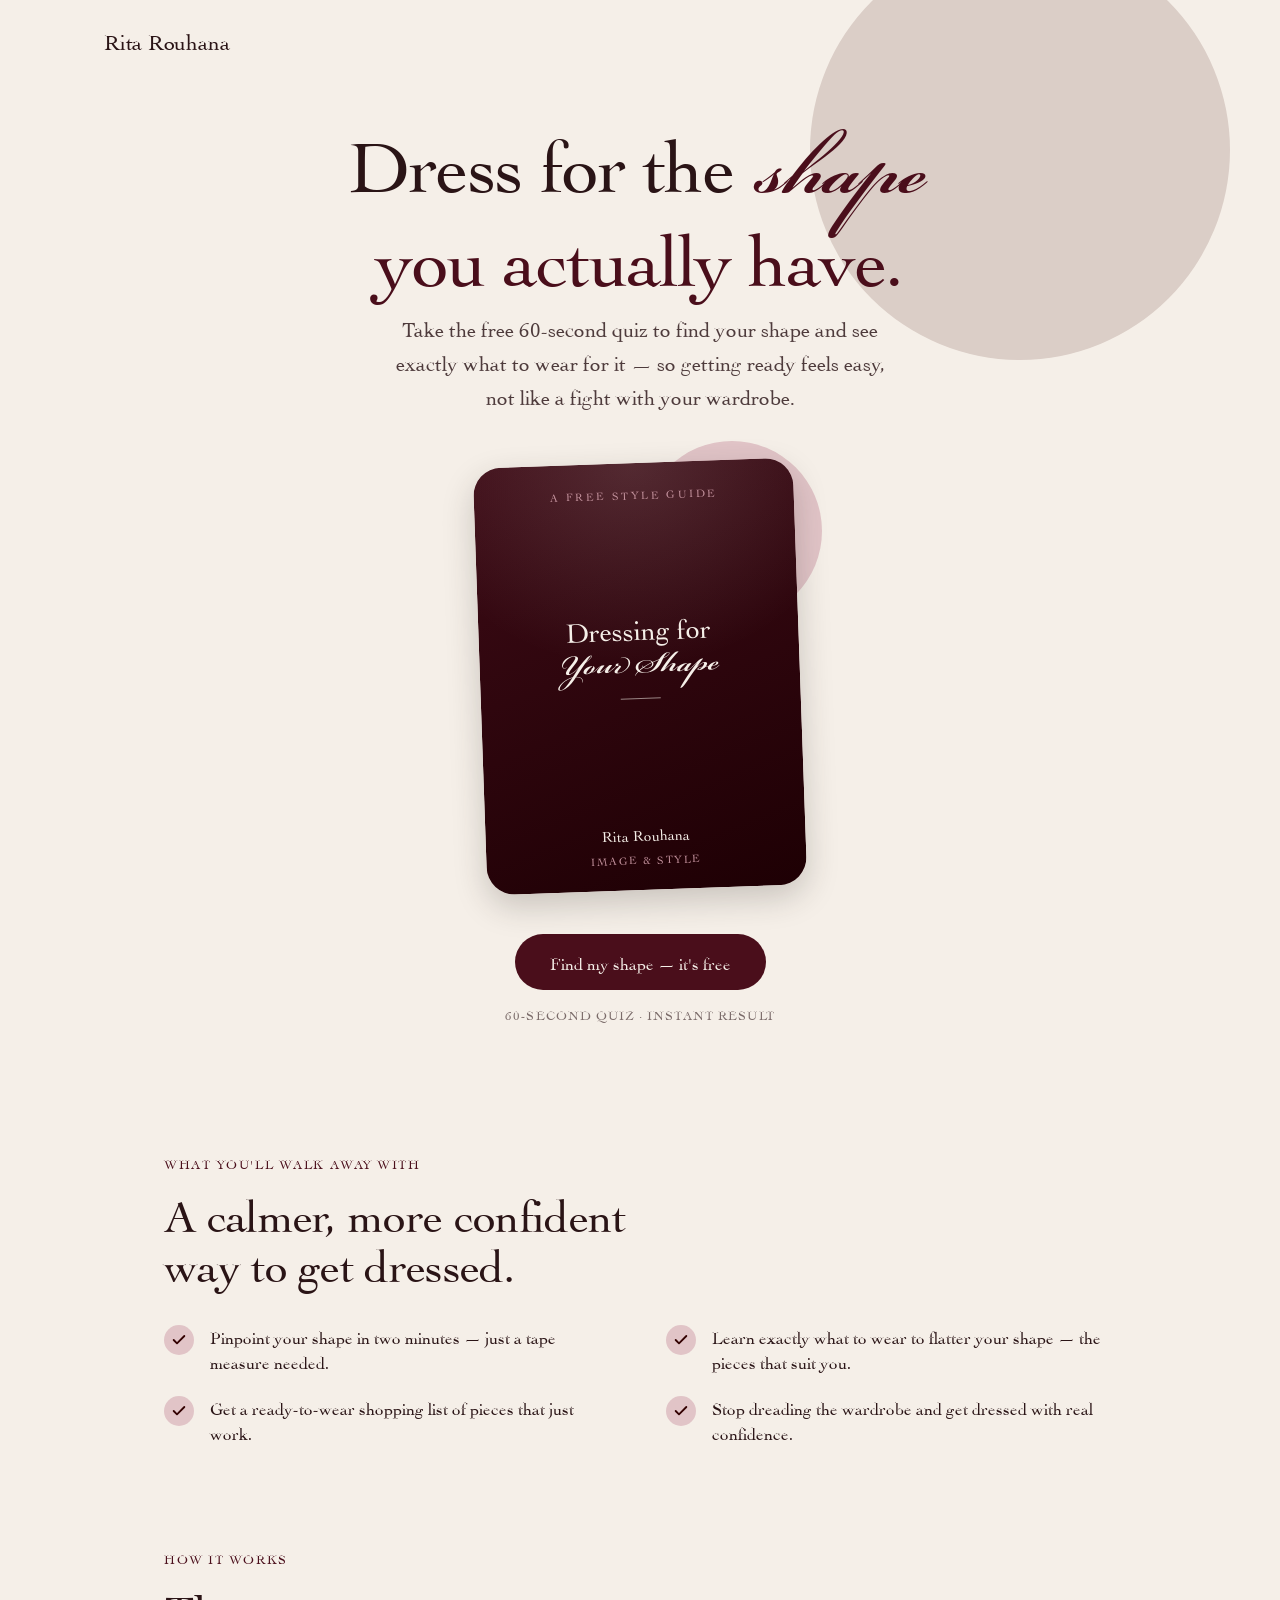
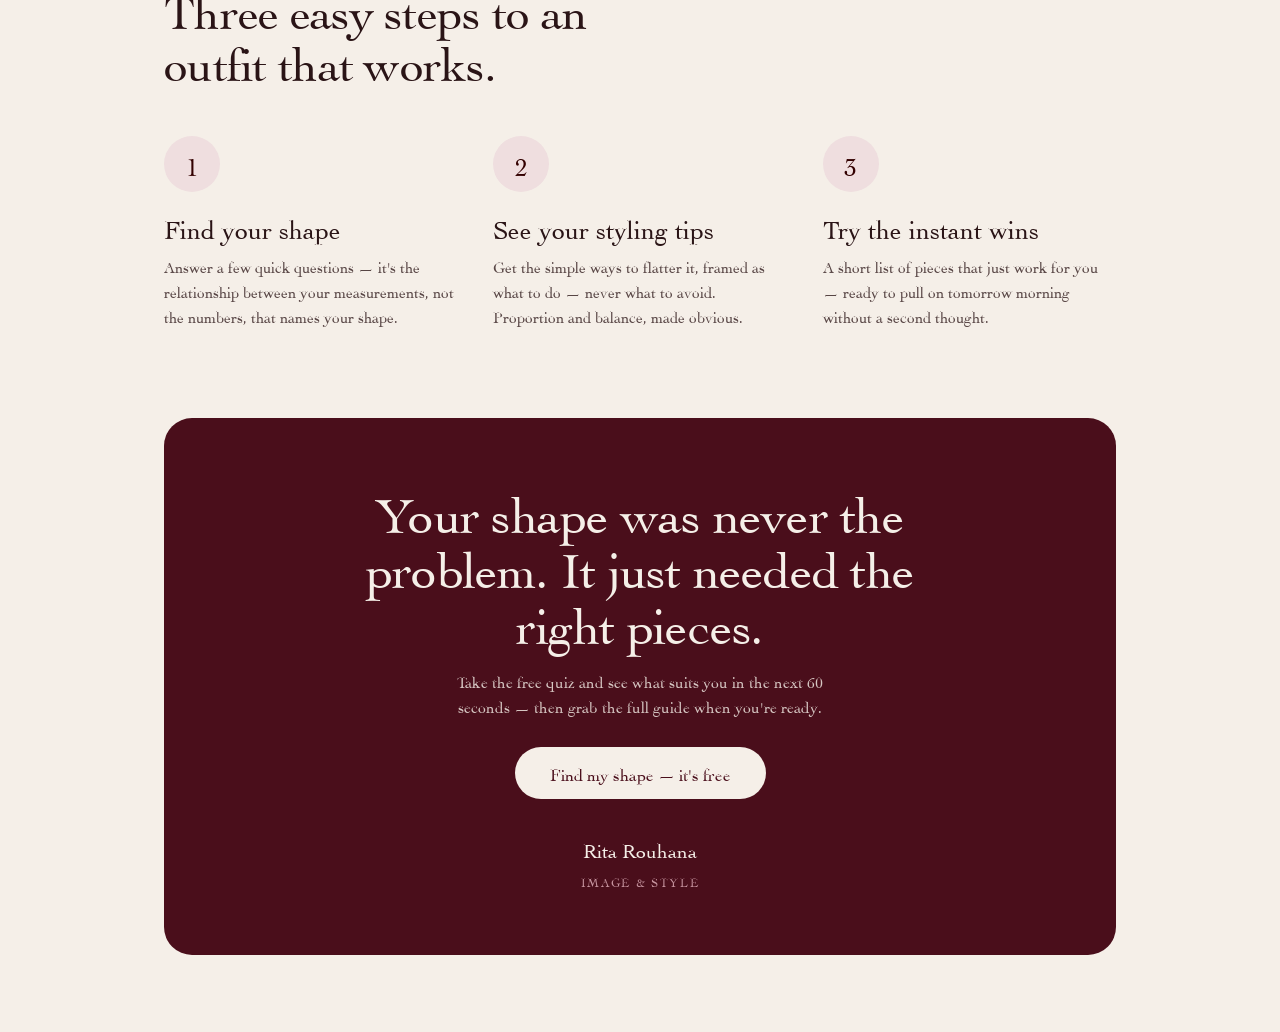
==== commit 87d0aa2e: "Rename Rita Roumieh → Rita Rouhana across the site Co-Authored-By: Claude Opus 4.8 <noreply@anthropi" ====
--- a/index.html
+++ b/index.html
@@ -3,239 +3,58 @@
 <head>
 <meta charset="utf-8">
 <meta name="viewport" content="width=device-width, initial-scale=1">
-<title>Dressing for Your Shape — Rita Roumieh</title>
-<meta name="description" content="A free guide to knowing your shape and dressing it beautifully, so getting ready in the morning feels easy — from Rita Roumieh, Image &amp; Style.">
-<!-- Fonts: Cormorant Garamond (elegant serif, stands in for Cochin) + Pinyon Script
-     (formal roundhand accent). Both SIL OFL, delivered via Google Fonts CDN. -->
-<link rel="preconnect" href="https://fonts.googleapis.com">
-<link rel="preconnect" href="https://fonts.gstatic.com" crossorigin>
-<link rel="stylesheet" href="https://fonts.googleapis.com/css2?family=Cormorant+Garamond:ital,wght@0,400;0,500;0,600;1,400;1,500&family=Pinyon+Script&display=swap">
-<style>
-  /* ─── Design-system tokens (Organic) ────────────────────────────────── */
-  :root {
-    --color-surface: #ebddc5;
-    --color-divider: color-mix(in srgb, #201e1d 16%, transparent);
-
-    --color-neutral-100: #f9f4ed;
-    --color-neutral-200: #eee7db;
-    --color-neutral-300: #dcd3c4;
-    --color-neutral-400: #c0b6a5;
-    --color-neutral-500: #a19786;
-    --color-neutral-600: #82796a;
-    --color-neutral-700: #645c50;
-    --color-neutral-800: #474238;
-    --color-neutral-900: #2e2b25;
-
-    --radius-sm: 8px;
-    --radius-md: 16px;
-    --radius-lg: 28px;
-
-    --shadow-sm: 0 1px 2px color-mix(in srgb, #2e2b25 14%, transparent);
-    --shadow-md: 0 3px 10px color-mix(in srgb, #2e2b25 16%, transparent);
-    --shadow-lg: 0 12px 32px color-mix(in srgb, #2e2b25 22%, transparent);
-  }
-
-  /* ─── Brand overrides — light ground, burgundy accent ───────────────── */
-  :root {
-    --color-bg: #F5EFE8;
-    --color-text: #2A1416;
-    --color-accent: #4A0E1B;
-    --color-accent-100: #EFDEDF;
-    --color-accent-200: #E1C4C7;
-    --color-accent-300: #C795A0;
-    --color-accent-500: #4A0E1B;
-    --color-accent-600: #3D0B16;
-    --color-accent-700: #330000;
-    --color-accent-800: #290008;
-    --color-accent-900: #1E0004;
-    --color-accent-2: #7A5C52;
-    --color-accent-2-100: #EBE3DE;
-    --color-accent-2-200: #DBCEC7;
-    --color-accent-2-300: #C1AEA4;
-    --color-accent-2-500: #7A5C52;
-    --color-accent-2-600: #6A4E45;
-    --color-accent-2-700: #513A33;
-    --color-accent-2-800: #3D2C27;
-    --color-accent-2-900: #291D1A;
-    --font-heading: "Cormorant Garamond", Georgia, "Times New Roman", serif;
-    --font-body: "Cormorant Garamond", Georgia, "Times New Roman", serif;
-    --font-script: "Pinyon Script", "Snell Roundhand", "Segoe Script", cursive;
-  }
-
-  /* ─── Base ──────────────────────────────────────────────────────────── */
-  *, *::before, *::after { box-sizing: border-box; }
-  html { scroll-behavior: smooth; }
-  body { margin: 0; }
-  img { display: block; max-width: 100%; }
-  figure { margin: 0; }
-  .display-line { display: block; }
-  ::placeholder { color: color-mix(in srgb, var(--color-text) 42%, transparent); }
-  :focus { outline: none; }
-  :focus-visible { outline: 2px solid var(--color-accent); outline-offset: 2px; }
-  ::selection { background: color-mix(in srgb, var(--color-accent) 24%, transparent); }
-  .washed { filter: saturate(0.6) contrast(0.85) brightness(1.1) opacity(0.94); }
-
-  /* ─── Buttons ───────────────────────────────────────────────────────── */
-  .btn {
-    display: inline-flex; align-items: center; justify-content: center; gap: 6px;
-    cursor: pointer; text-decoration: none;
-    font-family: var(--font-heading); font-weight: 400;
-    font-size: 13px; line-height: 1.2; color: var(--color-text);
-    background: transparent; border: 1px solid transparent;
-    padding: 7.5px 13.2px; border-radius: 999px;
-  }
-  .btn svg { display: block; }
-  .btn:disabled { opacity: 0.45; cursor: not-allowed; }
-  .btn-primary { background: var(--color-accent); color: var(--color-bg); }
-  .btn-primary:hover { background: var(--color-accent-600); }
-  .btn-primary:active { background: var(--color-accent-700); }
-  .btn-secondary { border-color: var(--color-divider); }
-  .btn-secondary:hover { background: color-mix(in srgb, var(--color-text) 7%, transparent); }
-  .btn-secondary:active { background: color-mix(in srgb, var(--color-text) 14%, transparent); }
-  .btn-icon { width: 34px; height: 34px; padding: 0; }
-  .btn-block { width: 100%; }
-
-  /* ─── Forms ─────────────────────────────────────────────────────────── */
-  .field > label {
-    display: block; font-size: 12px; margin-bottom: 5px;
-    color: color-mix(in srgb, var(--color-text) 70%, transparent);
-  }
-  .input {
-    width: 100%; min-height: 36px; padding: 10px 16px; font: inherit;
-    font-size: 15px; color: var(--color-text); caret-color: var(--color-accent);
-    background: var(--color-neutral-200);
-    border: 1px solid var(--color-divider); border-radius: 999px;
-  }
-  .input:hover { border-color: color-mix(in srgb, var(--color-text) 45%, transparent); }
-  .input:focus-visible { border-color: var(--color-accent); outline-offset: 0; }
-
-  /* ─── Guide cover mockup ────────────────────────────────────────────── */
-  .cover {
-    display: flex; flex-direction: column; justify-content: space-between;
-    text-align: center; color: #F5EFE8;
-    padding: clamp(22px, 6%, 34px);
-    background:
-      radial-gradient(120% 80% at 50% 0%, color-mix(in srgb, #F5EFE8 14%, transparent), transparent 60%),
-      linear-gradient(160deg, var(--color-accent-600), var(--color-accent-900));
-  }
-  .cover::after {
-    content: ""; position: absolute; inset: 12px; border-radius: calc(var(--radius-lg) - 8px);
-    border: 1px solid color-mix(in srgb, #F5EFE8 30%, transparent); pointer-events: none;
-  }
-  .cover-kicker { font-size: 11px; letter-spacing: 0.22em; text-transform: uppercase; color: var(--color-accent-300); }
-  .cover-title { font-family: var(--font-heading); font-weight: 400; font-size: clamp(28px, 12%, 40px); line-height: 1.12; letter-spacing: -0.01em; margin: 0; }
-  .cover-title .script { display: block; font-family: var(--font-script); font-size: 1.55em; line-height: 0.9; color: #F5EFE8; margin-top: 0.06em; }
-  .cover-rule { display: block; width: 40px; height: 1px; margin: 14px auto; background: color-mix(in srgb, #F5EFE8 55%, transparent); }
-  .cover-byline { font-family: var(--font-heading); font-size: 15px; letter-spacing: 0.01em; }
-  .cover-sub { font-size: 11px; letter-spacing: 0.14em; text-transform: uppercase; color: var(--color-accent-300); margin-top: 4px; }
-
-  /* ─── Shape selector ────────────────────────────────────────────────── */
-  .shape-field { border: 0; padding: 0; margin: 4px 0 0; min-width: 0; }
-  .shape-field legend { padding: 0; font-family: var(--font-heading); font-weight: 400; font-size: 19px; line-height: 1.2; margin-bottom: 12px; color: var(--color-text); }
-  .shape-grid { display: grid; grid-template-columns: repeat(5, minmax(0, 1fr)); gap: 8px; }
-  .shape-opt {
-    display: flex; flex-direction: column; align-items: center; gap: 6px;
-    padding: 10px 4px 9px; cursor: pointer; background: var(--color-neutral-200);
-    border: 1.5px solid transparent; border-radius: var(--radius-md); color: var(--color-accent-300);
-    font-family: var(--font-body); transition: border-color .15s, background .15s, color .15s;
-  }
-  .shape-opt:hover { background: var(--color-accent-100); }
-  .shape-opt .shape-ill { width: 100%; max-width: 44px; }
-  .shape-opt .shape-name { font-size: 11px; letter-spacing: 0.01em; color: color-mix(in srgb, var(--color-text) 72%, transparent); }
-  .shape-opt[aria-pressed="true"] { border-color: var(--color-accent); background: var(--color-accent-100); color: var(--color-accent); }
-  .shape-opt[aria-pressed="true"] .shape-name { color: var(--color-accent); font-weight: 600; }
-  .shape-opt:focus-visible { outline: 2px solid var(--color-accent); outline-offset: 2px; }
-  .shape-error { color: var(--color-accent); font-size: 13px; margin: 10px 0 0; }
-  @media (max-width: 520px) { .shape-grid { grid-template-columns: repeat(3, minmax(0, 1fr)); } }
-
-  /* ─── Quiz result ───────────────────────────────────────────────────── */
-  .result-head { text-align: center; }
-  .result-ill { width: 76px; margin: 0 auto; color: var(--color-accent); }
-  .result-kicker { display: block; font-size: 12px; letter-spacing: 0.14em; text-transform: uppercase; font-weight: 400; color: var(--color-accent); margin: 10px 0 4px; }
-  .result-title { font-family: var(--font-heading); font-weight: 400; font-size: clamp(26px, 5vw, 34px); line-height: 1.12; margin: 0; }
-  .result-summary { font-size: 15px; line-height: 1.55; color: color-mix(in srgb, var(--color-text) 80%, transparent); margin: 12px auto 0; max-width: 42ch; }
-  .result-cols { display: grid; grid-template-columns: 1fr 1fr; gap: 14px; margin-top: 22px; }
-  .result-card { background: var(--color-neutral-200); border-radius: var(--radius-md); padding: 16px 16px 18px; }
-  .result-card h4 { display: flex; align-items: center; gap: 7px; font-family: var(--font-body); font-size: 12px; letter-spacing: 0.1em; text-transform: uppercase; font-weight: 700; margin: 0 0 12px; color: var(--color-accent); }
-  .result-list { list-style: none; margin: 0; padding: 0; display: grid; gap: 11px; }
-  .result-list li { font-size: 14px; line-height: 1.4; }
-  .result-list .cat { display: block; font-size: 10.5px; letter-spacing: 0.09em; text-transform: uppercase; color: color-mix(in srgb, var(--color-text) 55%, transparent); margin-bottom: 1px; }
-  .result-avoid .cat { color: color-mix(in srgb, var(--color-text) 45%, transparent); }
-  .pitch { margin-top: 22px; background: var(--color-accent); color: #F5EFE8; border-radius: var(--radius-lg); padding: clamp(22px, 5vw, 30px); text-align: center; }
-  .pitch .kicker { display: block; font-size: 12px; letter-spacing: 0.14em; text-transform: uppercase; color: var(--color-accent-300); margin-bottom: 8px; }
-  .pitch h3 { font-family: var(--font-heading); font-weight: 400; font-size: clamp(24px, 5vw, 30px); line-height: 1.12; margin: 0; }
-  .pitch p { font-size: 14.5px; line-height: 1.55; color: color-mix(in srgb, #F5EFE8 86%, transparent); margin: 12px auto 0; max-width: 44ch; }
-  .pitch .price { font-family: var(--font-heading); font-size: 30px; margin: 18px 0 2px; }
-  .pitch .price small { font-family: var(--font-body); font-size: 13px; letter-spacing: 0.06em; text-transform: uppercase; color: var(--color-accent-300); display: block; margin-top: 2px; }
-  .pitch .btn-buy { background: #F5EFE8; color: var(--color-accent); min-height: 54px; font-size: 17px; padding-inline: 34px; margin-top: 18px; }
-  .pitch .btn-buy:hover { background: #fff; }
-  .pitch .note { font-size: 12.5px; color: color-mix(in srgb, #F5EFE8 70%, transparent); margin-top: 16px; }
-  @media (max-width: 460px) { .result-cols { grid-template-columns: 1fr; } }
-
-  /* ─── Modal ─────────────────────────────────────────────────────────── */
-  [hidden] { display: none !important; }
-  @keyframes optin-fade { from { opacity: 0; } to { opacity: 1; } }
-  @keyframes optin-rise { from { opacity: 0; transform: translateY(16px); } to { opacity: 1; transform: translateY(0); } }
-
-  /* ─── Responsive ────────────────────────────────────────────────────── */
-  @media (max-width: 720px) {
-    .benefits-grid { grid-template-columns: minmax(0, 1fr) !important; }
-    .steps-grid { grid-template-columns: minmax(0, 1fr) !important; }
-  }
-</style>
+<title>Dressing for Your Shape — Rita Rouhana</title>
+<meta name="description" content="Take the free 60-second quiz to discover your body shape and exactly what to wear for it — from Rita Rouhana, Image &amp; Style.">
+<link rel="preload" href="fonts/cochin.woff2" as="font" type="font/woff2" crossorigin>
+<link rel="stylesheet" href="assets/app.css">
+<!-- Integrations (fill ids in assets/config.js). Loaded early so tags fire on every page. -->
+<script src="assets/config.js"></script>
+<script src="assets/analytics.js"></script>
 </head>
 <body>
-<div style="background: var(--color-bg); color: var(--color-text); font-family: var(--font-body); font-weight: 500; font-size: 18px; line-height: 1.6; overflow-x: clip; min-height: 100vh;">
 
-  <nav style="display: flex; align-items: center; justify-content: space-between; gap: 16px; max-width: 1200px; margin: 0 auto; padding: 22px clamp(20px, 5vw, 72px);">
-    <span style="font-family: var(--font-heading); font-size: 22px; letter-spacing: -0.01em;">Rita Roumieh</span>
-    <span style="font-size: 12px; letter-spacing: 0.14em; text-transform: uppercase; font-weight: 400; color: var(--color-accent);">Image &amp; Style</span>
+  <nav class="nav">
+    <span class="nav-brand">Rita Rouhana</span>
+    <span class="nav-sub">Image &amp; Style</span>
   </nav>
 
-  <!-- ABOVE THE FOLD: headline, sub, mockup, CTA (centered) -->
   <section style="position: relative; max-width: 820px; margin: 0 auto; padding: clamp(16px, 3vw, 40px) clamp(20px, 5vw, 48px) clamp(44px, 6vw, 80px); text-align: center;">
     <div style="position: absolute; right: -180px; top: -140px; width: 420px; height: 420px; border-radius: 50%; background: var(--color-accent-2-200); z-index: 0; pointer-events: none;"></div>
-
     <div style="position: relative; z-index: 1;">
       <h1 style="font-family: var(--font-heading); font-weight: 400; font-size: clamp(44px, 6.2vw, 74px); line-height: 1.05; letter-spacing: -0.02em; margin: 0;">
-        <span class="display-line">Dress for the <span style="font-family: var(--font-script); font-weight: 400; font-size: 1.5em; line-height: 0.7; color: var(--color-accent); padding: 0 0.06em;">shape</span></span>
+        <span class="display-line">Dress for the <span class="script" style="font-size: 1.5em; line-height: 0.7; color: var(--color-accent); padding: 0 0.06em;">shape</span></span>
         <span class="display-line" style="color: var(--color-accent);">you actually have.</span>
       </h1>
       <p style="font-size: clamp(17px, 1.8vw, 21px); line-height: 1.6; max-width: 46ch; margin: 22px auto 0; color: color-mix(in srgb, var(--color-text) 82%, transparent);">
-        A free guide to knowing your shape and dressing it beautifully — so getting ready in the morning feels easy, not like a fight with your wardrobe.
+        Take the free 60-second quiz to find your shape and see exactly what to wear for it — so getting ready feels easy, not like a fight with your wardrobe.
       </p>
-
-      <!-- mockup -->
       <div style="width: 100%; max-width: 320px; margin: clamp(36px, 4vw, 52px) auto 0;">
         <div style="position: relative;">
           <div style="position: absolute; inset: -22px -22px auto auto; width: 180px; height: 180px; border-radius: 50%; background: var(--color-accent-200); z-index: 0;"></div>
-          <figure class="cover" style="position: relative; z-index: 1; margin: 0; border-radius: var(--radius-lg); overflow: hidden; box-shadow: var(--shadow-lg); aspect-ratio: 3 / 4; transform: rotate(-2deg);">
-            <span class="cover-kicker">A Free Style Guide</span>
+          <figure class="cover" style="position: relative; z-index: 1; border-radius: var(--radius-lg); overflow: hidden; box-shadow: var(--shadow-lg); aspect-ratio: 3 / 4; transform: rotate(-2deg); display: flex; flex-direction: column; justify-content: space-between; text-align: center; color: #F5EFE8; padding: clamp(22px, 6%, 34px); background: radial-gradient(120% 80% at 50% 0%, color-mix(in srgb, #F5EFE8 14%, transparent), transparent 60%), linear-gradient(160deg, var(--color-accent-600), var(--color-accent-900));">
+            <span style="font-size: 11px; letter-spacing: 0.22em; text-transform: uppercase; color: var(--color-accent-300);">A Free Style Guide</span>
             <div>
-              <h3 class="cover-title">Dressing for<span class="script">Your Shape</span></h3>
-              <span class="cover-rule"></span>
+              <h2 style="font-family: var(--font-heading); font-weight: 400; font-size: clamp(28px, 12%, 40px); line-height: 1.12; margin: 0;">Dressing for<span class="script" style="display:block; font-size: 1.55em; line-height: 0.9; color: #F5EFE8; margin-top: 0.06em;">Your Shape</span></h2>
+              <span style="display:block; width: 40px; height: 1px; margin: 14px auto; background: color-mix(in srgb, #F5EFE8 55%, transparent);"></span>
             </div>
             <div>
-              <div class="cover-byline">Rita Roumieh</div>
-              <div class="cover-sub">Image &amp; Style</div>
+              <div style="font-family: var(--font-heading); font-size: 15px;">Rita Rouhana</div>
+              <div style="font-size: 11px; letter-spacing: 0.14em; text-transform: uppercase; color: var(--color-accent-300); margin-top: 4px;">Image &amp; Style</div>
             </div>
           </figure>
         </div>
       </div>
-
-      <!-- CTA under mockup -->
       <div style="display: flex; flex-direction: column; align-items: center; gap: 14px; margin-top: clamp(32px, 4vw, 44px);">
-        <button type="button" data-open-form class="btn btn-primary" style="min-height: 56px; font-size: 17px; padding-inline: 40px;">Send me the free guide</button>
-        <span style="font-size: 13px; letter-spacing: 0.08em; text-transform: uppercase; font-weight: 400; color: color-mix(in srgb, var(--color-text) 60%, transparent);">10-page PDF · Instant download</span>
+        <button type="button" data-open-form class="btn btn-primary" style="min-height: 56px;">Find my shape — it's free</button>
+        <span style="font-size: 13px; letter-spacing: 0.08em; text-transform: uppercase; color: color-mix(in srgb, var(--color-text) 60%, transparent);">60-second quiz · Instant result</span>
       </div>
     </div>
   </section>
 
-  <!-- BENEFITS -->
-  <section style="max-width: 1080px; margin: 0 auto; padding: clamp(28px, 4vw, 52px) clamp(20px, 5vw, 72px);">
-    <span style="display: block; font-size: 13px; letter-spacing: 0.12em; text-transform: uppercase; font-weight: 700; color: var(--color-accent); margin-bottom: 12px;">What you'll walk away with</span>
+  <section class="wrap" style="padding-block: clamp(28px, 4vw, 52px);">
+    <span class="kicker" style="margin-bottom: 12px;">What you'll walk away with</span>
     <h2 style="font-family: var(--font-heading); font-weight: 400; font-size: clamp(30px, 3.6vw, 46px); line-height: 1.08; letter-spacing: -0.015em; margin: 0 0 clamp(28px, 3vw, 40px); max-width: 22ch;">A calmer, more confident way to get dressed.</h2>
-    <ul class="benefits-grid" style="list-style: none; padding: 0; margin: 0; display: grid; grid-template-columns: repeat(2, minmax(0, 1fr)); gap: 20px clamp(28px, 4vw, 56px);">
+    <ul style="list-style: none; padding: 0; margin: 0; display: grid; grid-template-columns: repeat(2, minmax(0, 1fr)); gap: 20px clamp(28px, 4vw, 56px);">
       <li style="display: flex; align-items: flex-start; gap: 16px; font-size: 17px; line-height: 1.5;">
         <span style="flex: none; width: 30px; height: 30px; border-radius: 50%; background: var(--color-accent-200); display: flex; align-items: center; justify-content: center; margin-top: 1px;"><svg width="16" height="16" viewBox="0 0 24 24" fill="none" stroke="var(--color-accent-700)" stroke-width="2.75" stroke-linecap="round" stroke-linejoin="round"><path d="M20 6 9 17l-5-5"/></svg></span>
         <span>Pinpoint your shape in two minutes — just a tape measure needed.</span>
@@ -255,21 +74,19 @@
     </ul>
   </section>
 
-  <!-- WHAT'S INSIDE -->
-  <section style="max-width: 1080px; margin: 0 auto; padding: clamp(28px, 4vw, 56px) clamp(20px, 5vw, 72px);">
-    <span style="display: block; font-size: 13px; letter-spacing: 0.12em; text-transform: uppercase; font-weight: 700; color: var(--color-accent); margin-bottom: 12px;">What's inside</span>
+  <section class="wrap" style="padding-block: clamp(28px, 4vw, 56px);">
+    <span class="kicker" style="margin-bottom: 12px;">How it works</span>
     <h2 style="font-family: var(--font-heading); font-weight: 400; font-size: clamp(32px, 3.8vw, 48px); line-height: 1.08; letter-spacing: -0.015em; margin: 0; max-width: 20ch;">Three easy steps to an outfit that works.</h2>
-
-    <div class="steps-grid" style="display: grid; grid-template-columns: repeat(3, minmax(0, 1fr)); gap: clamp(20px, 3vw, 36px); margin-top: clamp(32px, 4vw, 52px);">
+    <div style="display: grid; grid-template-columns: repeat(3, minmax(0, 1fr)); gap: clamp(20px, 3vw, 36px); margin-top: clamp(32px, 4vw, 52px);">
       <div>
         <div style="width: 56px; height: 56px; border-radius: 50%; background: var(--color-accent-100); display: flex; align-items: center; justify-content: center; font-family: var(--font-heading); font-size: 26px; color: var(--color-accent-700); margin-bottom: 20px;">1</div>
         <h3 style="font-family: var(--font-heading); font-weight: 400; font-size: 26px; line-height: 1.15; margin: 0;">Find your shape</h3>
-        <p style="font-size: 15.5px; line-height: 1.6; color: color-mix(in srgb, var(--color-text) 78%, transparent); margin: 12px 0 0;">Two minutes with a tape measure. It's the relationship between your measurements — not the numbers — that names your shape.</p>
+        <p style="font-size: 15.5px; line-height: 1.6; color: color-mix(in srgb, var(--color-text) 78%, transparent); margin: 12px 0 0;">Answer a few quick questions — it's the relationship between your measurements, not the numbers, that names your shape.</p>
       </div>
       <div>
         <div style="width: 56px; height: 56px; border-radius: 50%; background: var(--color-accent-100); display: flex; align-items: center; justify-content: center; font-family: var(--font-heading); font-size: 26px; color: var(--color-accent-700); margin-bottom: 20px;">2</div>
-        <h3 style="font-family: var(--font-heading); font-weight: 400; font-size: 26px; line-height: 1.15; margin: 0;">Learn your styling tips</h3>
-        <p style="font-size: 15.5px; line-height: 1.6; color: color-mix(in srgb, var(--color-text) 78%, transparent); margin: 12px 0 0;">The simple ways to flatter it, framed as what to do — never what to avoid. Proportion and balance, made obvious.</p>
+        <h3 style="font-family: var(--font-heading); font-weight: 400; font-size: 26px; line-height: 1.15; margin: 0;">See your styling tips</h3>
+        <p style="font-size: 15.5px; line-height: 1.6; color: color-mix(in srgb, var(--color-text) 78%, transparent); margin: 12px 0 0;">Get the simple ways to flatter it, framed as what to do — never what to avoid. Proportion and balance, made obvious.</p>
       </div>
       <div>
         <div style="width: 56px; height: 56px; border-radius: 50%; background: var(--color-accent-100); display: flex; align-items: center; justify-content: center; font-family: var(--font-heading); font-size: 26px; color: var(--color-accent-700); margin-bottom: 20px;">3</div>
@@ -277,310 +94,41 @@
         <p style="font-size: 15.5px; line-height: 1.6; color: color-mix(in srgb, var(--color-text) 78%, transparent); margin: 12px 0 0;">A short list of pieces that just work for you — ready to pull on tomorrow morning without a second thought.</p>
       </div>
     </div>
+  </section>
 
-    <div style="margin-top: clamp(36px, 4vw, 56px);">
-      <p style="font-size: 16px; line-height: 1.6; color: color-mix(in srgb, var(--color-text) 72%, transparent); margin: 0; max-width: 60ch;">Whatever your shape, there's a page with your name on it — your one big idea, your go-to styling tips, and your instant wins, all laid out and ready to use.</p>
+  <section class="wrap" style="padding-block: clamp(20px, 3vw, 40px) clamp(48px, 6vw, 88px);">
+    <div style="background: var(--color-accent); color: #F5EFE8; border-radius: var(--radius-lg); padding: clamp(32px, 5vw, 64px); text-align: center;">
+      <h2 style="font-family: var(--font-heading); font-weight: 400; font-size: clamp(32px, 4vw, 52px); line-height: 1.08; letter-spacing: -0.015em; margin: 0 auto; max-width: 22ch;">Your shape was never the problem. It just needed the right pieces.</h2>
+      <p style="font-size: 16px; line-height: 1.6; color: color-mix(in srgb, #F5EFE8 82%, transparent); margin: 20px auto 0; max-width: 52ch;">Take the free quiz and see what suits you in the next 60 seconds — then grab the full guide when you're ready.</p>
+      <button type="button" data-open-form class="btn btn-primary" style="margin-top: 28px; background: #F5EFE8; color: var(--color-accent);">Find my shape — it's free</button>
+      <p style="font-family: var(--font-heading); font-size: 20px; margin: 34px 0 0;">Rita Rouhana</p>
+      <p style="font-size: 12px; letter-spacing: 0.14em; text-transform: uppercase; color: var(--color-accent-300); margin: 6px 0 0;">Image &amp; Style</p>
     </div>
   </section>
 
-  <!-- CLOSE -->
-  <section style="max-width: 1080px; margin: 0 auto; padding: clamp(20px, 3vw, 40px) clamp(20px, 5vw, 72px) clamp(48px, 6vw, 88px);">
-    <div style="background: var(--color-accent); --color-text: #F5EFE8; color: #F5EFE8; border-radius: var(--radius-lg); padding: clamp(32px, 5vw, 64px); text-align: center;">
-      <h2 style="font-family: var(--font-heading); font-weight: 400; font-size: clamp(32px, 4vw, 52px); line-height: 1.08; letter-spacing: -0.015em; margin: 0 auto; max-width: 22ch;">Your shape was never the problem. It just needed the right pieces.</h2>
-      <p style="font-size: 16px; line-height: 1.6; color: color-mix(in srgb, var(--color-text) 80%, transparent); margin: 20px auto 0; max-width: 52ch;">Grab the free guide and take the first step — your colours and a wardrobe that actually works together are where it all clicks into place.</p>
-      <button type="button" data-open-form class="btn btn-primary" style="min-height: 54px; font-size: 17px; padding-inline: 34px; margin-top: 28px; background: #F5EFE8; color: var(--color-accent);">Send me the free guide</button>
-      <p style="font-family: var(--font-heading); font-size: 20px; margin: 34px 0 0;">Rita Roumieh</p>
-      <p style="font-size: 12px; letter-spacing: 0.14em; text-transform: uppercase; font-weight: 400; color: var(--color-accent-300); margin: 6px 0 0;">Image &amp; Style</p>
-    </div>
-  </section>
-
-  <!-- FORM POPUP -->
-  <div id="form-overlay" hidden data-close-form style="position: fixed; inset: 0; z-index: 100; background: color-mix(in srgb, var(--color-neutral-900) 55%, transparent); display: flex; align-items: center; justify-content: center; padding: 20px; animation: optin-fade 0.2s ease;">
-    <div data-stop role="dialog" aria-modal="true" aria-labelledby="form-title" style="position: relative; width: 100%; max-width: 540px; max-height: 92vh; overflow-y: auto; background: var(--color-neutral-100); border-radius: var(--radius-lg); padding: clamp(26px, 4vw, 40px); box-shadow: var(--shadow-lg); animation: optin-rise 0.28s ease;">
+  <div id="form-overlay" hidden data-close-form class="overlay">
+    <div class="dialog" role="dialog" aria-modal="true" aria-labelledby="form-title">
       <button type="button" data-close-form aria-label="Close" class="btn btn-icon" style="position: absolute; top: 16px; right: 16px;"><svg width="18" height="18" viewBox="0 0 24 24" fill="none" stroke="currentColor" stroke-width="2.75" stroke-linecap="round" stroke-linejoin="round"><path d="M18 6 6 18"/><path d="m6 6 12 12"/></svg></button>
-
-      <div id="form-step">
-        <h2 id="form-title" style="font-family: var(--font-heading); font-weight: 400; font-size: clamp(28px, 5vw, 36px); line-height: 1.1; letter-spacing: -0.01em; margin: 0; padding-right: 32px;">Get your free shape result</h2>
-        <p style="font-size: 15.5px; line-height: 1.55; color: color-mix(in srgb, var(--color-text) 78%, transparent); margin: 12px 0 0;">Answer below and I'll show you what to wear for your shape — and send your starter guide straight to your inbox.</p>
-
-        <form id="optin-form" style="display: grid; gap: 14px; margin-top: 24px;">
-          <div class="field">
-            <label for="f-name">First name</label>
-            <input class="input" id="f-name" name="name" type="text" required placeholder="Rita" autocomplete="given-name" />
-          </div>
-          <div class="field">
-            <label for="f-email">Email address</label>
-            <input class="input" id="f-email" name="email" type="email" required placeholder="you@example.com" autocomplete="email" />
-          </div>
-          <div class="field">
-            <label for="f-phone">Phone number</label>
-            <input class="input" id="f-phone" name="phone" type="tel" required placeholder="+44 7000 000000" autocomplete="tel" />
-          </div>
-          <div class="field">
-            <label for="f-insta">Instagram account</label>
-            <input class="input" id="f-insta" name="instagram" type="text" required placeholder="@yourhandle" />
-          </div>
-
-          <fieldset class="shape-field">
-            <legend>What represents your body the most?</legend>
-            <div id="shape-grid" class="shape-grid"></div>
-            <input type="hidden" name="shape" id="shape-input" />
-            <p id="shape-error" class="shape-error" hidden>Tap the shape that's closest to you to continue.</p>
-          </fieldset>
-
-          <button type="submit" class="btn btn-primary btn-block" style="min-height: 52px; font-size: 17px; margin-top: 6px;">Show me my result</button>
-          <p style="font-size: 13px; line-height: 1.5; text-align: center; color: color-mix(in srgb, var(--color-text) 62%, transparent); margin: 4px 0 0;">One warm email a week. Unsubscribe any time.</p>
-        </form>
-      </div>
-
-      <div id="result-step" hidden></div>
+      <h2 id="form-title" style="font-family: var(--font-heading); font-weight: 400; font-size: clamp(28px, 5vw, 36px); line-height: 1.1; margin: 0; padding-right: 32px;">Get your free shape result</h2>
+      <p style="font-size: 15.5px; line-height: 1.55; color: color-mix(in srgb, var(--color-text) 78%, transparent); margin: 12px 0 0;">Answer below and I'll show you what to wear for your shape — and send your starter guide straight to your inbox.</p>
+      <form id="optin-form" style="display: grid; gap: 14px; margin-top: 24px;">
+        <div class="field"><label for="f-name">First name</label><input class="input" id="f-name" name="name" type="text" required placeholder="Rita" autocomplete="given-name" /></div>
+        <div class="field"><label for="f-email">Email address</label><input class="input" id="f-email" name="email" type="email" required placeholder="you@example.com" autocomplete="email" /></div>
+        <div class="field"><label for="f-phone">Phone number</label><input class="input" id="f-phone" name="phone" type="tel" required placeholder="+44 7000 000000" autocomplete="tel" /></div>
+        <div class="field"><label for="f-insta">Instagram account</label><input class="input" id="f-insta" name="instagram" type="text" required placeholder="@yourhandle" /></div>
+        <fieldset class="shape-field">
+          <legend>What represents your body the most?</legend>
+          <div id="shape-grid" class="shape-grid"></div>
+          <input type="hidden" name="shape" id="shape-input" />
+          <p id="shape-error" class="shape-error" hidden>Tap the shape that's closest to you to continue.</p>
+        </fieldset>
+        <button type="submit" class="btn btn-primary btn-block" style="min-height: 52px; margin-top: 6px;">Show me my result</button>
+        <p style="font-size: 13px; line-height: 1.5; text-align: center; color: color-mix(in srgb, var(--color-text) 62%, transparent); margin: 4px 0 0;">One warm email a week. Unsubscribe any time.</p>
+      </form>
     </div>
   </div>
 
-</div>
-
-<script>
-  (function () {
-    // ── Body-shape illustration helper (parametric silhouettes) ──────────
-    function ill(d) {
-      return '<svg viewBox="0 0 120 200" fill="none" aria-hidden="true" style="width:100%;height:auto;display:block">' +
-        '<circle cx="60" cy="26" r="13" fill="currentColor"/>' +
-        '<path d="' + d + '" fill="currentColor"/></svg>';
-    }
-
-    // ── Shape data: summary + one recommendation per category (a teaser),
-    //    distilled from Rita's full styling guides. The paid guide expands
-    //    each of these into the complete playbook. ─────────────────────────
-    var SHAPES = {
-      "hourglass": {
-        name: "Hourglass", article: "an",
-        path: "M 27 56 C 27 78, 41 86, 41 104 C 41 122, 27 124, 27 142 C 27 160, 40 176, 60 176 C 80 176, 93 160, 93 142 C 93 124, 79 122, 79 104 C 79 86, 93 78, 93 56 C 93 50, 70 48, 69 46 L 51 46 C 50 48, 27 50, 27 56 Z",
-        summary: "Your shoulders and hips mirror each other and your waist nips in on its own — the most balanced of the five shapes. Dressing it is simply about letting that waist show.",
-        wear: [
-          ["Neckline", "A deep V-neck or sweetheart that follows your balance"],
-          ["Top", "A wrap top that ties in at your natural waist"],
-          ["Dress", "A belted wrap dress — practically made for you"],
-          ["Denim", "Straight-leg or bootcut jeans that skim your curves"]
-        ],
-        avoid: [
-          "Boxy, oversized shapes that swallow your waist",
-          "Stiff, unstructured fabrics that flatten your curves",
-          "Drop-waist styles that throw off your balance"
-        ]
-      },
-      "rectangle": {
-        name: "Rectangle", article: "a",
-        path: "M 32 56 C 32 78, 35 86, 35 104 C 35 122, 32 124, 32 142 C 32 160, 40 176, 60 176 C 80 176, 88 160, 88 142 C 88 124, 85 122, 85 104 C 85 86, 88 78, 88 56 C 88 50, 70 48, 69 46 L 51 46 C 50 48, 32 50, 32 56 Z",
-        summary: "Your shoulders, waist and hips run in a smooth, even line. The magic is in creating curves — building shape and the illusion of a waist with texture and volume.",
-        wear: [
-          ["Neckline", "A scoop or sweetheart that widens the top half"],
-          ["Top", "A peplum or ruched top that carves out a waist"],
-          ["Jacket", "A cropped jacket with peplum or volume"],
-          ["Denim", "Textured or patterned trousers that add dimension"]
-        ],
-        avoid: [
-          "Plain, streamlined cuts with no shaping",
-          "Flat, unadorned fabrics that read as straight",
-          "Boxy styles that echo your even line"
-        ]
-      },
-      "oval": {
-        name: "Oval", article: "an",
-        path: "M 35 56 C 35 78, 25 86, 25 104 C 25 122, 33 124, 33 142 C 33 160, 40 176, 60 176 C 80 176, 87 160, 87 142 C 87 124, 95 122, 95 104 C 95 86, 85 78, 85 56 C 85 50, 70 48, 69 46 L 51 46 C 50 48, 35 50, 35 56 Z",
-        summary: "You carry softness through the middle, often with a lovely bust and great legs. The goal is to lengthen the torso and keep the eye travelling up and down.",
-        wear: [
-          ["Neckline", "A long V-neck that draws the eye upward"],
-          ["Top", "A fitted top with vertical seams or details"],
-          ["Outerwear", "A longer, structured jacket for clean vertical lines"],
-          ["Denim", "Straight-leg or tapered trousers in a dark wash"]
-        ],
-        avoid: [
-          "Clingy fabrics that cut across the middle",
-          "Cropped, boxy cuts that shorten you",
-          "Wide horizontal stripes and bulk at the waist"
-        ]
-      },
-      "inverted-triangle": {
-        name: "Inverted Triangle", article: "an",
-        path: "M 23 56 C 23 78, 36 86, 36 104 C 36 122, 39 124, 39 142 C 39 160, 40 176, 60 176 C 80 176, 81 160, 81 142 C 81 124, 84 122, 84 104 C 84 86, 97 78, 97 56 C 97 50, 70 48, 69 46 L 51 46 C 50 48, 23 50, 23 56 Z",
-        summary: "Your shoulders and bust are broader than your hips. Dressing it is about softening those strong shoulders and adding a little interest and volume to the lower half.",
-        wear: [
-          ["Neckline", "A V-neck that narrows and softens the shoulder line"],
-          ["Sleeve", "A fitted, tapered sleeve — no volume up top"],
-          ["Bottom", "Wide-leg or flared trousers that build the lower half"],
-          ["Skirt", "An A-line skirt that adds gentle hip volume"]
-        ],
-        avoid: [
-          "Broad boat necks and voluminous puff sleeves",
-          "Shoulder pads or structure across the top",
-          "Skinny bottoms that leave the balance top-heavy"
-        ]
-      },
-      "pear": {
-        name: "Pear", article: "a",
-        path: "M 38 56 C 38 78, 36 86, 36 104 C 36 122, 22 124, 22 142 C 22 160, 40 176, 60 176 C 80 176, 98 160, 98 142 C 98 124, 84 122, 84 104 C 84 86, 82 78, 82 56 C 82 50, 70 48, 69 46 L 51 46 C 50 48, 38 50, 38 56 Z",
-        summary: "Your hips and thighs are fuller than your shoulders and bust. The goal is to draw the eye upward and let your top half catch up with your lovely lower half.",
-        wear: [
-          ["Neckline", "A wide boat or off-shoulder neckline to broaden the top"],
-          ["Sleeve", "A structured or statement sleeve that builds the shoulders"],
-          ["Top", "A lighter, brighter top with detail up high"],
-          ["Denim", "A dark straight-leg or bootcut in a deeper tone"]
-        ],
-        avoid: [
-          "Tight, pale or patterned bottoms that spotlight the hips",
-          "Oversized tops that hide your waist",
-          "Plain, minimal necklines with no interest up top"
-        ]
-      }
-    };
-    var ORDER = ["hourglass", "rectangle", "oval", "inverted-triangle", "pear"];
-
-    var overlay = document.getElementById("form-overlay");
-    var dialog = overlay.querySelector("[data-stop]");
-    var formStep = document.getElementById("form-step");
-    var resultStep = document.getElementById("result-step");
-    var form = document.getElementById("optin-form");
-    var grid = document.getElementById("shape-grid");
-    var shapeInput = document.getElementById("shape-input");
-    var shapeError = document.getElementById("shape-error");
-    var lastFocused = null;
-
-    function esc(s) {
-      return String(s).replace(/[&<>"']/g, function (c) {
-        return { "&": "&amp;", "<": "&lt;", ">": "&gt;", '"': "&quot;", "'": "&#39;" }[c];
-      });
-    }
-
-    // Build the selectable shape grid
-    ORDER.forEach(function (key) {
-      var s = SHAPES[key];
-      var btn = document.createElement("button");
-      btn.type = "button";
-      btn.className = "shape-opt";
-      btn.setAttribute("data-shape", key);
-      btn.setAttribute("aria-pressed", "false");
-      btn.innerHTML = '<span class="shape-ill">' + ill(s.path) + '</span><span class="shape-name">' + esc(s.name) + '</span>';
-      btn.addEventListener("click", function () { selectShape(key); });
-      grid.appendChild(btn);
-    });
-
-    function selectShape(key) {
-      shapeInput.value = key;
-      shapeError.hidden = true;
-      grid.querySelectorAll(".shape-opt").forEach(function (b) {
-        b.setAttribute("aria-pressed", b.getAttribute("data-shape") === key ? "true" : "false");
-      });
-    }
-
-    function openForm() {
-      lastFocused = document.activeElement;
-      overlay.hidden = false;
-      document.body.style.overflow = "hidden";
-      var firstInput = document.getElementById("f-name");
-      if (firstInput) firstInput.focus();
-    }
-
-    function closeForm() {
-      overlay.hidden = true;
-      document.body.style.overflow = "";
-      // reset back to the form for a fresh open
-      formStep.hidden = false;
-      resultStep.hidden = true;
-      resultStep.innerHTML = "";
-      form.reset();
-      shapeInput.value = "";
-      shapeError.hidden = true;
-      grid.querySelectorAll(".shape-opt").forEach(function (b) { b.setAttribute("aria-pressed", "false"); });
-      if (lastFocused && typeof lastFocused.focus === "function") lastFocused.focus();
-    }
-
-    document.querySelectorAll("[data-open-form]").forEach(function (btn) {
-      btn.addEventListener("click", openForm);
-    });
-
-    // Backdrop and close buttons
-    document.querySelectorAll("[data-close-form]").forEach(function (el) {
-      el.addEventListener("click", function (e) {
-        if (e.currentTarget === el) closeForm();
-      });
-    });
-
-    // Prevent clicks inside the dialog from bubbling to the backdrop
-    dialog.addEventListener("click", function (e) { e.stopPropagation(); });
-
-    // Escape to close
-    document.addEventListener("keydown", function (e) {
-      if (e.key === "Escape" && !overlay.hidden) closeForm();
-    });
-
-    function renderResult(key, name) {
-      var s = SHAPES[key];
-      var hi = name ? ", " + esc(name) : "";
-      var wear = s.wear.map(function (w) {
-        return '<li><span class="cat">' + esc(w[0]) + '</span>' + esc(w[1]) + '</li>';
-      }).join("");
-      var avoid = s.avoid.map(function (a) {
-        return '<li>' + esc(a) + '</li>';
-      }).join("");
-
-      resultStep.innerHTML =
-        '<div class="result-head">' +
-          '<div class="result-ill">' + ill(s.path) + '</div>' +
-          '<span class="result-kicker">Your result' + hi + '</span>' +
-          '<h2 class="result-title">You’re ' + s.article + ' ' + esc(s.name) + '</h2>' +
-          '<p class="result-summary">' + esc(s.summary) + '</p>' +
-        '</div>' +
-        '<div class="result-cols">' +
-          '<div class="result-card">' +
-            '<h4><svg width="15" height="15" viewBox="0 0 24 24" fill="none" stroke="currentColor" stroke-width="3" stroke-linecap="round" stroke-linejoin="round"><path d="M20 6 9 17l-5-5"/></svg>Start wearing</h4>' +
-            '<ul class="result-list">' + wear + '</ul>' +
-          '</div>' +
-          '<div class="result-card result-avoid">' +
-            '<h4><svg width="15" height="15" viewBox="0 0 24 24" fill="none" stroke="currentColor" stroke-width="3" stroke-linecap="round" stroke-linejoin="round"><path d="M18 6 6 18"/><path d="m6 6 12 12"/></svg>Skip for now</h4>' +
-            '<ul class="result-list">' + avoid + '</ul>' +
-          '</div>' +
-        '</div>' +
-        '<div class="pitch">' +
-          '<span class="kicker">Your complete playbook</span>' +
-          '<h3>The full ' + esc(s.name) + ' guide</h3>' +
-          '<p>That’s one piece per category. The complete <em>Dressing for Your Shape</em> guide gives you every category for your ' + esc(s.name) + ' shape — necklines, sleeves, jackets, denim, skirts, dresses, colours, and a ready-to-shop list.</p>' +
-          '<div class="price">$47<small>Instant download</small></div>' +
-          // TODO: point this at your real checkout (Stripe / Gumroad / etc.).
-          '<a class="btn btn-buy" data-buy href="#">Get the full guide</a>' +
-          '<p class="note">Your free starter guide is on its way to your inbox.</p>' +
-        '</div>';
-
-      resultStep.querySelector("[data-buy]").addEventListener("click", function (e) {
-        e.preventDefault();
-        // TODO: replace with a redirect to checkout, e.g.
-        // window.location.href = "https://your-checkout-url";
-      });
-    }
-
-    form.addEventListener("submit", function (e) {
-      e.preventDefault();
-
-      // require a shape choice (the native inputs are validated by `required`)
-      if (!shapeInput.value) {
-        shapeError.hidden = false;
-        grid.scrollIntoView({ block: "nearest" });
-        return;
-      }
-
-      var data = new FormData(form);
-      var name = (data.get("name") || "").trim();
-      var key = data.get("shape");
-
-      // TODO: POST `data` (name, email, phone, instagram, shape) to your email/CRM
-      // provider here to capture the lead and deliver the starter guide.
-      // e.g. fetch("/api/subscribe", { method: "POST", body: data });
-
-      renderResult(key, name);
-      formStep.hidden = true;
-      resultStep.hidden = false;
-      if (dialog) dialog.scrollTop = 0;
-    });
-  })();
-</script>
+  <script src="assets/shapes-data.js"></script>
+  <script src="assets/app.js"></script>
 </body>
 </html>
--- a/assets/app.css
+++ b/assets/app.css
@@ -0,0 +1,240 @@
+/* ═══════════════════════════════════════════════════════════════════════
+   Rita Rouhana — Dressing for Your Shape · shared styles
+   Real brand fonts (Cochin + Bickham Script Pro), subset to woff2.
+   ═══════════════════════════════════════════════════════════════════════ */
+@font-face { font-family: "Cochin"; src: url("../fonts/cochin.woff2") format("woff2"); font-weight: 400 700; font-display: swap; }
+@font-face { font-family: "Bickham Script Pro"; src: url("../fonts/bickham.woff2") format("woff2"); font-weight: 400 700; font-display: swap; }
+
+:root {
+  --color-surface: #ebddc5;
+  --color-divider: color-mix(in srgb, #201e1d 16%, transparent);
+  --color-neutral-100: #f9f4ed;
+  --color-neutral-200: #eee7db;
+  --color-neutral-300: #dcd3c4;
+  --color-neutral-900: #2e2b25;
+  --radius-md: 16px;
+  --radius-lg: 28px;
+  --shadow-lg: 0 12px 32px color-mix(in srgb, #2e2b25 22%, transparent);
+
+  /* brand — light cocoa ground, burgundy accent */
+  --color-bg: #F5EFE8;
+  --color-text: #2A1416;
+  --color-accent: #4A0E1B;
+  --color-accent-100: #EFDEDF;
+  --color-accent-200: #E1C4C7;
+  --color-accent-300: #C795A0;
+  --color-accent-600: #3D0B16;
+  --color-accent-700: #330000;
+  --color-accent-900: #1E0004;
+  --color-accent-2-200: #DBCEC7;
+  --color-accent-2-700: #513A33;
+
+  --font-heading: "Cochin", Georgia, "Times New Roman", serif;
+  --font-body: "Cochin", Georgia, "Times New Roman", serif;
+  --font-script: "Bickham Script Pro", "Snell Roundhand", cursive;
+}
+
+*, *::before, *::after { box-sizing: border-box; }
+html { scroll-behavior: smooth; }
+body {
+  margin: 0; background: var(--color-bg); color: var(--color-text);
+  font-family: var(--font-body); font-size: 18px; line-height: 1.62;
+  overflow-x: clip; min-height: 100vh; -webkit-font-smoothing: antialiased;
+}
+img { display: block; max-width: 100%; }
+figure { margin: 0; }
+.display-line { display: block; }
+::placeholder { color: color-mix(in srgb, var(--color-text) 42%, transparent); }
+:focus { outline: none; }
+:focus-visible { outline: 2px solid var(--color-accent); outline-offset: 2px; }
+::selection { background: color-mix(in srgb, var(--color-accent) 24%, transparent); }
+[hidden] { display: none !important; }
+.script { font-family: var(--font-script); }
+
+/* ── layout helpers ── */
+.wrap { max-width: 1080px; margin: 0 auto; padding-inline: clamp(20px, 5vw, 72px); }
+.nav {
+  display: flex; align-items: center; justify-content: space-between; gap: 16px;
+  max-width: 1200px; margin: 0 auto; padding: 22px clamp(20px, 5vw, 72px);
+}
+.nav-brand { font-family: var(--font-heading); font-size: 22px; letter-spacing: -0.01em; }
+.nav-brand a { color: inherit; text-decoration: none; }
+.nav-sub { font-size: 12px; letter-spacing: 0.14em; text-transform: uppercase; color: var(--color-accent); }
+.kicker { display: block; font-size: 13px; letter-spacing: 0.12em; text-transform: uppercase; font-weight: 700; color: var(--color-accent); }
+
+/* ── buttons ── */
+.btn {
+  display: inline-flex; align-items: center; justify-content: center; gap: 6px;
+  cursor: pointer; text-decoration: none;
+  font-family: var(--font-heading); font-weight: 400;
+  font-size: 17px; line-height: 1.2; color: var(--color-text);
+  background: transparent; border: 1px solid transparent;
+  padding: 15px 34px; border-radius: 999px;
+}
+.btn svg { display: block; }
+.btn-primary { background: var(--color-accent); color: var(--color-bg); }
+.btn-primary:hover { background: var(--color-accent-600); }
+.btn-primary:active { background: var(--color-accent-700); }
+.btn-secondary { border-color: var(--color-divider); padding: 12px 24px; }
+.btn-secondary:hover { background: color-mix(in srgb, var(--color-text) 7%, transparent); }
+.btn-icon { width: 34px; height: 34px; padding: 0; }
+.btn-block { width: 100%; }
+
+/* ── forms ── */
+.field > label { display: block; font-size: 12px; margin-bottom: 5px; color: color-mix(in srgb, var(--color-text) 70%, transparent); }
+.input {
+  width: 100%; min-height: 36px; padding: 11px 16px; font: inherit; font-size: 15px;
+  color: var(--color-text); caret-color: var(--color-accent);
+  background: var(--color-neutral-200); border: 1px solid var(--color-divider); border-radius: 999px;
+}
+.input:hover { border-color: color-mix(in srgb, var(--color-text) 45%, transparent); }
+.input:focus-visible { border-color: var(--color-accent); outline-offset: 0; }
+
+/* ── shape selector (landing modal) ── */
+.shape-field { border: 0; padding: 0; margin: 4px 0 0; min-width: 0; }
+.shape-field legend { padding: 0; font-family: var(--font-heading); font-size: 20px; line-height: 1.2; margin-bottom: 12px; color: var(--color-text); }
+.shape-grid { display: grid; grid-template-columns: repeat(5, minmax(0, 1fr)); gap: 8px; }
+.shape-opt {
+  display: flex; flex-direction: column; align-items: center; gap: 6px;
+  padding: 10px 4px 9px; cursor: pointer; background: var(--color-neutral-200);
+  border: 1.5px solid transparent; border-radius: var(--radius-md); color: var(--color-accent-300);
+  font-family: var(--font-body); transition: border-color .15s, background .15s, color .15s;
+}
+.shape-opt:hover { background: var(--color-accent-100); }
+.shape-opt .shape-ill { width: 100%; max-width: 44px; }
+.shape-opt .shape-name { font-size: 11px; color: color-mix(in srgb, var(--color-text) 72%, transparent); }
+.shape-opt[aria-pressed="true"] { border-color: var(--color-accent); background: var(--color-accent-100); color: var(--color-accent); }
+.shape-opt[aria-pressed="true"] .shape-name { color: var(--color-accent); font-weight: 700; }
+.shape-opt:focus-visible { outline: 2px solid var(--color-accent); outline-offset: 2px; }
+.shape-error { color: var(--color-accent); font-size: 13px; margin: 10px 0 0; }
+@media (max-width: 520px) { .shape-grid { grid-template-columns: repeat(3, minmax(0, 1fr)); } }
+
+/* ── modal ── */
+@keyframes optin-fade { from { opacity: 0; } to { opacity: 1; } }
+@keyframes optin-rise { from { opacity: 0; transform: translateY(16px); } to { opacity: 1; transform: translateY(0); } }
+.overlay {
+  position: fixed; inset: 0; z-index: 100; padding: 20px;
+  background: color-mix(in srgb, var(--color-neutral-900) 55%, transparent);
+  display: flex; align-items: center; justify-content: center; animation: optin-fade 0.2s ease;
+}
+.dialog {
+  position: relative; width: 100%; max-width: 540px; max-height: 92vh; overflow-y: auto;
+  background: var(--color-neutral-100); border-radius: var(--radius-lg);
+  padding: clamp(26px, 4vw, 40px); box-shadow: var(--shadow-lg); animation: optin-rise 0.28s ease;
+}
+
+/* ── result page ── */
+.result-hero { position: relative; text-align: center; padding: clamp(20px, 4vw, 44px) 0 clamp(28px, 4vw, 48px); }
+.result-hero .halo { position: absolute; left: 50%; top: -60px; width: 360px; height: 360px; transform: translateX(-50%); border-radius: 50%; background: var(--color-accent-2-200); z-index: 0; pointer-events: none; }
+.result-hero > * { position: relative; z-index: 1; }
+.result-ill { width: 92px; margin: 0 auto 10px; color: var(--color-accent); }
+.result-eyebrow { font-size: 13px; letter-spacing: 0.14em; text-transform: uppercase; color: var(--color-accent); }
+.result-title { font-family: var(--font-heading); font-weight: 400; font-size: clamp(40px, 6vw, 66px); line-height: 1.05; letter-spacing: -0.02em; margin: 8px 0 0; }
+.result-title .script { font-family: var(--font-script); color: var(--color-accent); font-size: 1.25em; line-height: 0.7; }
+.result-tagline { font-family: var(--font-heading); font-size: clamp(19px, 2.4vw, 24px); color: var(--color-accent); margin: 10px 0 0; }
+.result-summary { font-size: clamp(17px, 1.9vw, 20px); line-height: 1.6; max-width: 54ch; margin: 18px auto 0; color: color-mix(in srgb, var(--color-text) 84%, transparent); }
+
+.result-cols { display: grid; grid-template-columns: 1.15fr 0.85fr; gap: clamp(16px, 2.5vw, 28px); margin-top: clamp(8px, 2vw, 20px); }
+@media (max-width: 720px) { .result-cols { grid-template-columns: 1fr; } }
+.result-card { background: var(--color-neutral-200); border-radius: var(--radius-lg); padding: clamp(22px, 3vw, 32px); }
+.result-card h2 { display: flex; align-items: center; gap: 9px; font-family: var(--font-body); font-size: 13px; letter-spacing: 0.1em; text-transform: uppercase; font-weight: 700; margin: 0 0 18px; color: var(--color-accent); }
+.result-card h2 .ic { flex: none; width: 26px; height: 26px; border-radius: 50%; display: flex; align-items: center; justify-content: center; background: var(--color-accent-200); }
+.wear-list { list-style: none; margin: 0; padding: 0; display: grid; gap: 14px; }
+.wear-list li { display: grid; grid-template-columns: auto 1fr; gap: 14px; align-items: center; }
+.wear-thumb { width: 62px; height: 62px; flex: none; border-radius: var(--radius-md); background: var(--color-neutral-100); border: 1px solid color-mix(in srgb, var(--color-accent) 14%, transparent); color: var(--color-accent); padding: 10px; }
+.wear-thumb svg { width: 100%; height: 100%; }
+.wear-text { min-width: 0; }
+.wear-list .cat { display: block; font-size: 11px; letter-spacing: 0.09em; text-transform: uppercase; color: color-mix(in srgb, var(--color-text) 55%, transparent); margin-bottom: 2px; }
+.wear-list .item { font-size: 16.5px; line-height: 1.4; }
+
+/* ── visual "at a glance" summary ── */
+.glance { display: grid; grid-template-columns: 1.4fr 0.9fr; gap: clamp(16px, 3vw, 32px); align-items: stretch; }
+@media (max-width: 720px) { .glance { grid-template-columns: 1fr; } }
+.glance-label { display: block; font-size: 11px; letter-spacing: 0.14em; text-transform: uppercase; color: var(--color-accent); margin-bottom: 10px; }
+.glance-goal { background: var(--color-neutral-200); border-radius: var(--radius-lg); padding: clamp(22px, 3vw, 32px); }
+.glance-goal-text { font-family: var(--font-heading); font-weight: 400; font-size: clamp(26px, 3.4vw, 36px); line-height: 1.1; letter-spacing: -0.01em; color: var(--color-accent); margin: 0; }
+.glance-summary { font-size: 16px; line-height: 1.55; color: color-mix(in srgb, var(--color-text) 80%, transparent); margin: 14px 0 0; }
+.glance-bars { background: var(--color-accent); color: #F5EFE8; border-radius: var(--radius-lg); padding: clamp(22px, 3vw, 32px); display: flex; flex-direction: column; justify-content: center; }
+.glance-bars .glance-label { color: var(--color-accent-300); }
+.bar-row { display: grid; grid-template-columns: 74px 1fr; align-items: center; gap: 12px; margin-top: 14px; }
+.bar-row:first-of-type { margin-top: 0; }
+.bar-label { font-size: 13px; letter-spacing: 0.02em; color: color-mix(in srgb, #F5EFE8 88%, transparent); }
+.bar-track { height: 10px; border-radius: 999px; background: color-mix(in srgb, #F5EFE8 18%, transparent); overflow: hidden; }
+.bar-fill { display: block; height: 100%; border-radius: 999px; background: var(--color-accent-300); }
+
+/* ── whole-guide mockup ── */
+.mockup-sec { display: grid; grid-template-columns: 300px 1fr; gap: clamp(28px, 5vw, 64px); align-items: center; padding-top: clamp(36px, 5vw, 64px); }
+@media (max-width: 720px) { .mockup-sec { grid-template-columns: 1fr; justify-items: center; text-align: center; } }
+.mockup { position: relative; width: 100%; max-width: 300px; aspect-ratio: 3 / 4; }
+.mockup-back { position: absolute; inset: 0; border-radius: 8px 16px 16px 8px; background: var(--color-neutral-300); box-shadow: var(--shadow-lg); transform: rotate(4deg) translateX(10px); }
+.mockup-back-2 { background: var(--color-neutral-200); transform: rotate(8deg) translateX(20px); opacity: 0.7; }
+.mockup-cover {
+  position: absolute; inset: 0; z-index: 2; margin: 0; border-radius: 8px 16px 16px 8px; overflow: hidden;
+  display: flex; flex-direction: column; justify-content: space-between; text-align: center; color: #F5EFE8;
+  padding: clamp(24px, 8%, 36px); box-shadow: var(--shadow-lg);
+  background: radial-gradient(120% 80% at 50% 0%, color-mix(in srgb, #F5EFE8 14%, transparent), transparent 60%), linear-gradient(160deg, var(--color-accent-600), var(--color-accent-900));
+  border-left: 3px solid color-mix(in srgb, #F5EFE8 22%, transparent);
+}
+.mc-kicker { font-size: 11px; letter-spacing: 0.22em; text-transform: uppercase; color: var(--color-accent-300); }
+.mc-title { font-family: var(--font-heading); font-weight: 400; font-size: clamp(26px, 8%, 34px); line-height: 1.12; margin: 0; }
+.mc-title .script { display: block; font-family: var(--font-script); font-size: 1.55em; line-height: 0.9; color: #F5EFE8; margin-top: 0.06em; }
+.mc-rule { display: block; width: 40px; height: 1px; margin: 14px auto; background: color-mix(in srgb, #F5EFE8 55%, transparent); }
+.mc-byline { font-family: var(--font-heading); font-size: 15px; }
+.mc-sub { font-size: 11px; letter-spacing: 0.14em; text-transform: uppercase; color: var(--color-accent-300); margin-top: 4px; }
+.mockup-copy h2 { font-family: var(--font-heading); font-weight: 400; font-size: clamp(28px, 3.8vw, 44px); line-height: 1.08; letter-spacing: -0.015em; margin: 12px 0 0; max-width: 18ch; }
+.mockup-copy p { font-size: 16.5px; line-height: 1.6; color: color-mix(in srgb, var(--color-text) 80%, transparent); margin: 16px 0 0; max-width: 46ch; }
+.mockup-cta { margin-top: 24px; }
+
+/* ── cheat-sheet gallery (Rita's per-category graphics) ── */
+.section-h { font-family: var(--font-heading); font-weight: 400; font-size: clamp(28px, 3.6vw, 42px); line-height: 1.08; letter-spacing: -0.015em; margin: 0 0 clamp(20px, 3vw, 32px); max-width: 20ch; }
+.sheet-grid { display: grid; grid-template-columns: repeat(2, minmax(0, 1fr)); gap: clamp(16px, 3vw, 28px); }
+@media (max-width: 640px) { .sheet-grid { grid-template-columns: 1fr; } }
+.sheet { margin: 0; }
+.sheet-btn { display: block; width: 100%; padding: 0; border: 0; cursor: zoom-in; background: var(--color-neutral-100); border-radius: var(--radius-lg); overflow: hidden; box-shadow: var(--shadow-md); transition: transform .15s, box-shadow .15s; }
+.sheet-btn:hover { transform: translateY(-3px); box-shadow: var(--shadow-lg); }
+.sheet-btn:focus-visible { outline: 2px solid var(--color-accent); outline-offset: 3px; }
+.sheet-img { display: block; width: 100%; height: auto; }
+.sheet-fallback { display: flex; align-items: center; justify-content: center; aspect-ratio: 3 / 4; color: var(--color-accent); padding: 22%; background: var(--color-accent-100); }
+.sheet-fallback svg { width: 100%; height: 100%; }
+.sheet figcaption { padding: 14px 4px 4px; }
+.sheet-cat { display: block; font-size: 11px; letter-spacing: 0.1em; text-transform: uppercase; color: var(--color-accent); margin-bottom: 3px; }
+.sheet-tip { font-size: 16px; line-height: 1.4; }
+.sheet-note { font-size: 14px; line-height: 1.5; text-align: center; color: color-mix(in srgb, var(--color-text) 62%, transparent); margin: clamp(20px, 3vw, 30px) auto 0; max-width: 52ch; }
+
+/* ── skip strip ── */
+.skip-card { background: var(--color-neutral-200); border-radius: var(--radius-lg); padding: clamp(22px, 3vw, 32px); }
+.skip-card h3 { display: flex; align-items: center; gap: 9px; font-family: var(--font-body); font-size: 13px; letter-spacing: 0.1em; text-transform: uppercase; font-weight: 700; margin: 0 0 16px; color: var(--color-accent); }
+.skip-card h3 .ic { flex: none; width: 26px; height: 26px; border-radius: 50%; display: flex; align-items: center; justify-content: center; background: var(--color-accent-200); }
+.skip-card .avoid-list { display: grid; grid-template-columns: repeat(3, 1fr); gap: 14px; }
+@media (max-width: 640px) { .skip-card .avoid-list { grid-template-columns: 1fr; } }
+
+/* ── lightbox ── */
+.lightbox { position: fixed; inset: 0; z-index: 200; display: flex; align-items: center; justify-content: center; padding: clamp(16px, 4vw, 48px); background: color-mix(in srgb, var(--color-neutral-900) 78%, transparent); animation: optin-fade 0.18s ease; cursor: zoom-out; }
+.lb-fig { margin: 0; max-width: 640px; max-height: 92vh; display: flex; flex-direction: column; }
+.lb-fig img { max-width: 100%; max-height: 82vh; width: auto; height: auto; border-radius: var(--radius-md); box-shadow: var(--shadow-lg); background: #fff; }
+.lb-fig figcaption { color: #F5EFE8; font-size: 14px; text-align: center; margin-top: 12px; }
+.lb-close { position: fixed; top: 18px; right: 18px; width: 42px; height: 42px; border-radius: 50%; border: 0; cursor: pointer; background: color-mix(in srgb, #F5EFE8 16%, transparent); color: #F5EFE8; display: flex; align-items: center; justify-content: center; }
+.lb-close:hover { background: color-mix(in srgb, #F5EFE8 28%, transparent); }
+.avoid-list { list-style: none; margin: 0; padding: 0; display: grid; gap: 14px; }
+.avoid-list li { display: grid; grid-template-columns: auto 1fr; gap: 10px; font-size: 15.5px; line-height: 1.4; color: color-mix(in srgb, var(--color-text) 82%, transparent); }
+.avoid-list .x { flex: none; color: var(--color-accent); margin-top: 2px; }
+
+/* ── $47 pitch ── */
+.pitch { background: var(--color-accent); color: #F5EFE8; border-radius: var(--radius-lg); padding: clamp(30px, 5vw, 60px); text-align: center; margin-top: clamp(28px, 4vw, 44px); }
+.pitch .eyebrow { font-size: 13px; letter-spacing: 0.14em; text-transform: uppercase; color: var(--color-accent-300); }
+.pitch h2 { font-family: var(--font-heading); font-weight: 400; font-size: clamp(30px, 4.4vw, 50px); line-height: 1.07; letter-spacing: -0.015em; margin: 12px auto 0; max-width: 22ch; }
+.pitch p { font-size: 16.5px; line-height: 1.6; color: color-mix(in srgb, #F5EFE8 86%, transparent); margin: 18px auto 0; max-width: 52ch; }
+.pitch .bullets { list-style: none; margin: 24px auto 0; padding: 0; max-width: 44ch; display: grid; gap: 10px; text-align: left; }
+.pitch .bullets li { display: grid; grid-template-columns: auto 1fr; gap: 11px; align-items: start; font-size: 16px; color: color-mix(in srgb, #F5EFE8 92%, transparent); }
+.pitch .bullets svg { margin-top: 3px; color: var(--color-accent-300); }
+.pitch .price { font-family: var(--font-heading); font-size: 56px; line-height: 1; margin: 26px 0 0; }
+.pitch .price s { font-size: 0.5em; color: var(--color-accent-300); margin-left: 10px; text-decoration-thickness: 1px; }
+.pitch .price-sub { font-size: 12px; letter-spacing: 0.14em; text-transform: uppercase; color: var(--color-accent-300); margin-top: 6px; }
+.pitch .btn-buy { background: #F5EFE8; color: var(--color-accent); margin-top: 22px; min-height: 56px; font-size: 18px; }
+.pitch .btn-buy:hover { background: #fff; }
+.pitch .guarantee { font-size: 13px; color: color-mix(in srgb, #F5EFE8 70%, transparent); margin-top: 16px; }
+
+.result-foot { text-align: center; padding: clamp(36px, 5vw, 64px) 0; }
+.result-foot .name { font-family: var(--font-heading); font-size: 22px; }
+.result-foot .sub { font-size: 12px; letter-spacing: 0.14em; text-transform: uppercase; color: var(--color-accent-300); margin-top: 4px; }
+.result-foot .retake { display: inline-block; margin-top: 20px; font-size: 14px; color: var(--color-accent); text-underline-offset: 3px; }
